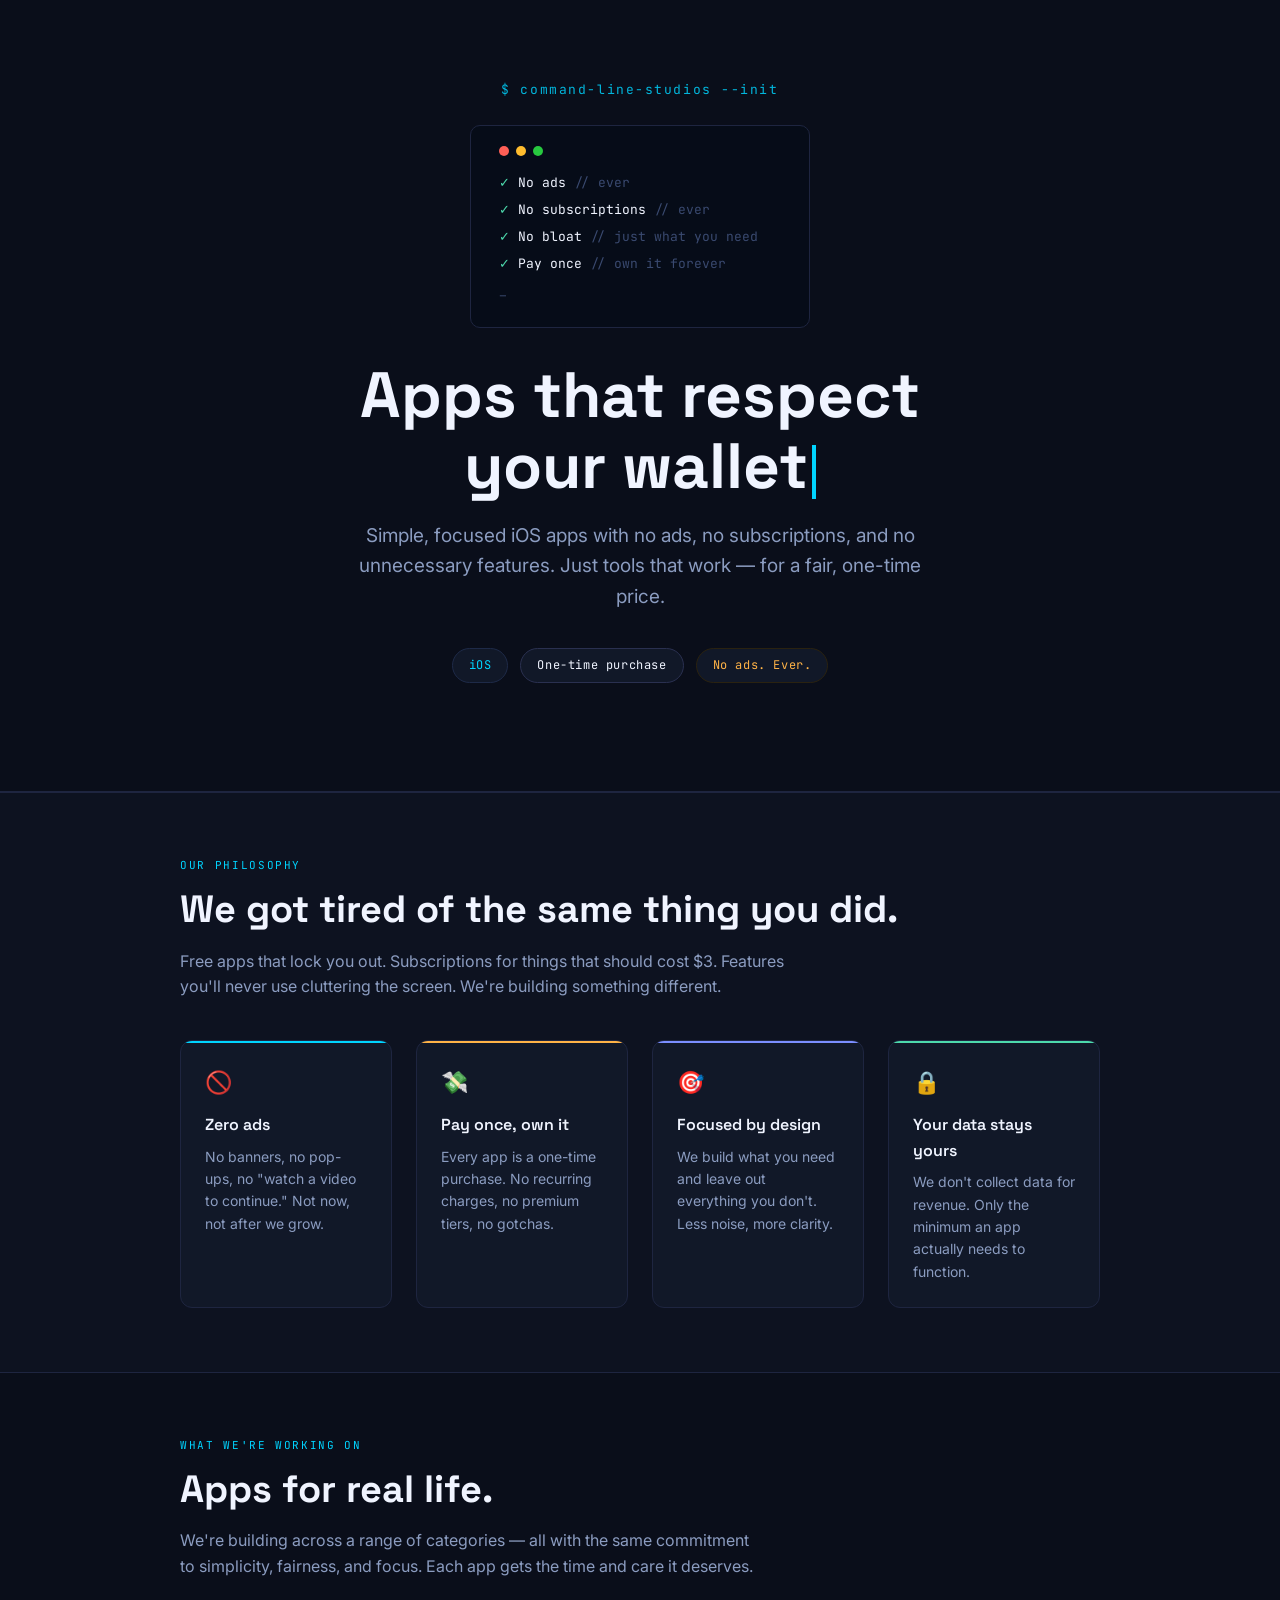
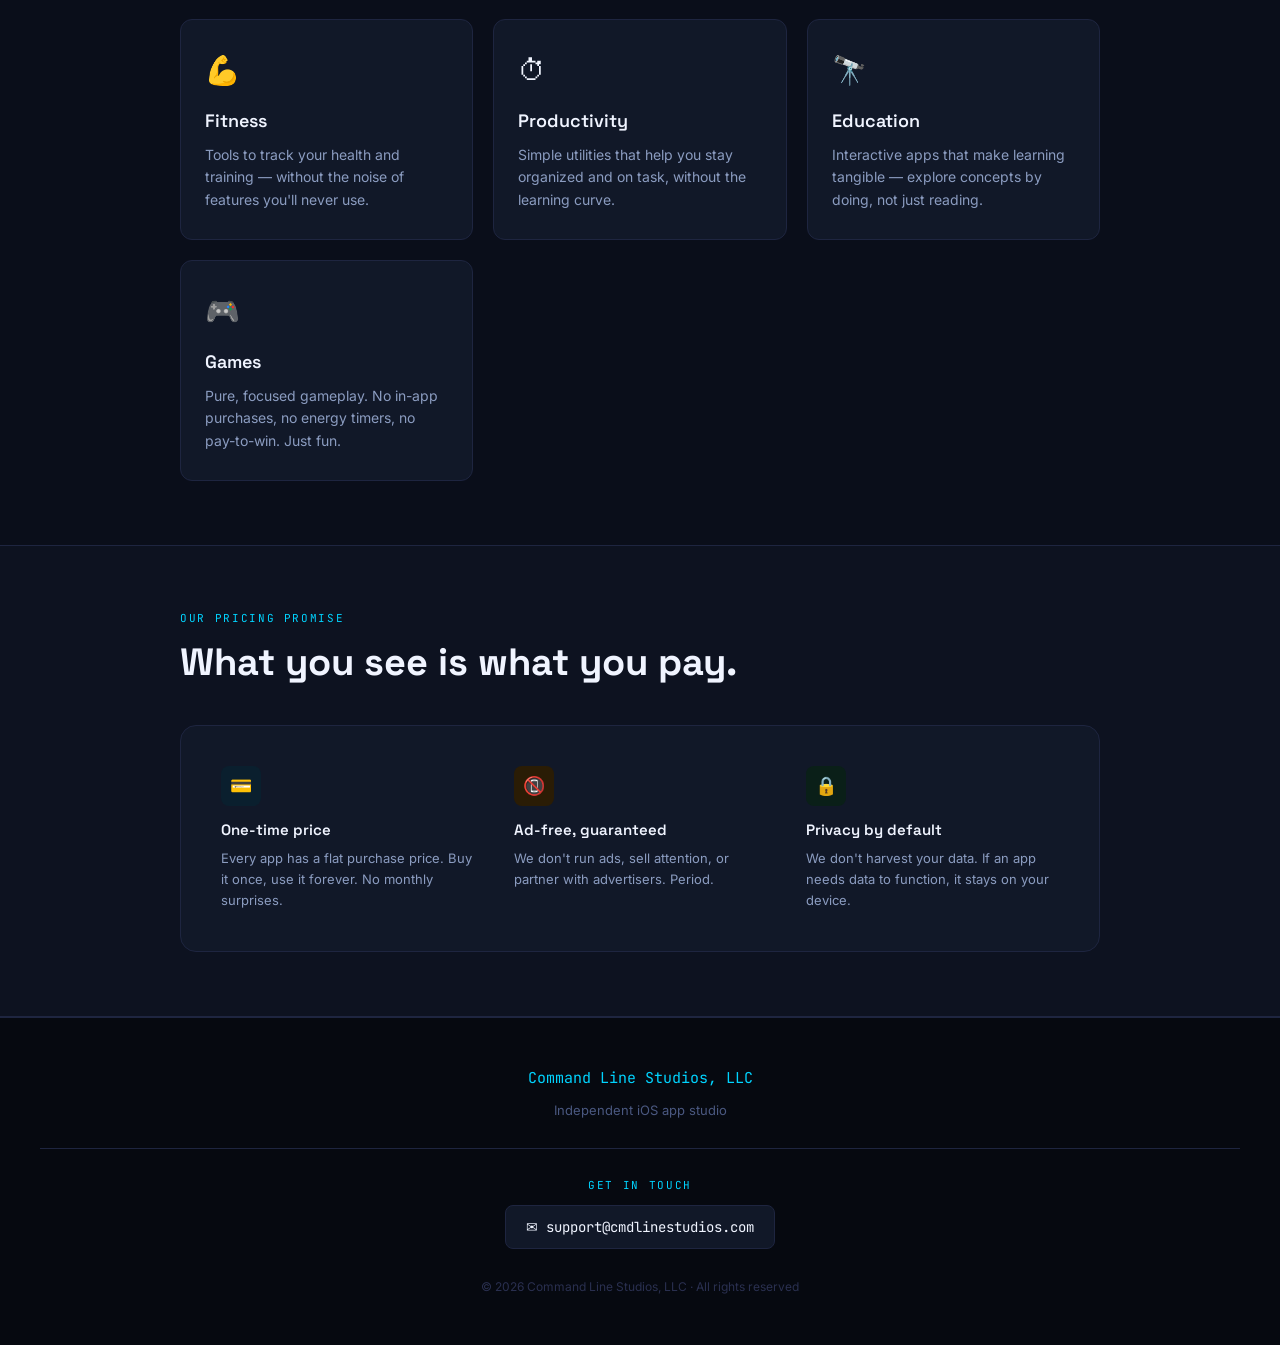
==== index.html @ 97b31e6a "Inital site launch" ====
<!DOCTYPE html>
<html lang="en">
<head>
  <meta charset="UTF-8" />
  <meta name="viewport" content="width=device-width, initial-scale=1.0" />
  <title>Command Line Studios, LLC</title>
  <link href="https://fonts.googleapis.com/css2?family=Space+Grotesk:wght@400;500;700&family=Inter:wght@400;500&family=JetBrains+Mono:wght@400;600&display=swap" rel="stylesheet">
  <style>
    *, *::before, *::after { margin: 0; padding: 0; box-sizing: border-box; }
    html { scroll-behavior: smooth; }
    body {
      background: #0A0E1A;
      color: #F0F4FF;
      font-family: 'Inter', sans-serif;
      font-size: 16px;
      line-height: 1.6;
    }

    /* HERO */
    .hero {
      background: #0A0E1A;
      padding: 80px 40px 60px;
      text-align: center;
      border-bottom: 1px solid #1E2540;
    }
    .logo-line {
      font-family: 'JetBrains Mono', monospace;
      font-size: 13px;
      color: #00D4FF;
      letter-spacing: 0.12em;
      margin-bottom: 24px;
      opacity: 0.85;
    }
    .hero h1 {
      font-family: 'Space Grotesk', sans-serif;
      font-size: clamp(36px, 6vw, 64px);
      font-weight: 700;
      line-height: 1.1;
      color: #F0F4FF;
      margin-bottom: 20px;
    }
    .cursor {
      display: inline-block;
      width: 4px;
      height: 0.85em;
      background: #00D4FF;
      vertical-align: middle;
      margin-left: 4px;
      animation: blink 1s step-end infinite;
    }
    @keyframes blink { 0%, 100% { opacity: 1; } 50% { opacity: 0; } }
    .hero-sub {
      font-size: clamp(16px, 2vw, 19px);
      color: #8B9CC0;
      max-width: 600px;
      margin: 0 auto 36px;
      font-weight: 400;
    }
    .badge-row {
      display: flex;
      gap: 12px;
      justify-content: center;
      flex-wrap: wrap;
      margin-bottom: 48px;
    }
    .badge {
      background: #111828;
      border: 1px solid #1E2A48;
      border-radius: 20px;
      padding: 7px 16px;
      font-family: 'JetBrains Mono', monospace;
      font-size: 12px;
      color: #00D4FF;
      letter-spacing: 0.05em;
    }
    .badge.amber { color: #FFB347; border-color: #2A2210; }
    .badge.white { color: #F0F4FF; border-color: #2A3050; }
    .hero-visual {
      margin: 0 auto 32px;
      display: flex;
      justify-content: center;
    }
    .terminal-box {
      background: #060C18;
      border: 1px solid #1E2540;
      border-radius: 10px;
      padding: 20px 28px;
      font-family: 'JetBrains Mono', monospace;
      font-size: 13px;
      color: #8B9CC0;
      text-align: left;
      width: 340px;
      max-width: 100%;
    }
    .t-bar { display: flex; gap: 7px; margin-bottom: 16px; }
    .dot { width: 10px; height: 10px; border-radius: 50%; }
    .d-r { background: #FF5F56; }
    .d-y { background: #FFBD2E; }
    .d-g { background: #27C93F; }
    .t-line { margin-bottom: 5px; line-height: 1.7; }
    .t-green { color: #4DD9AC; }
    .t-white { color: #F0F4FF; }
    .t-dim { color: #3A4A70; }

    /* SECTIONS */
    .section {
      padding: 64px 40px;
      max-width: 1000px;
      margin: 0 auto;
    }
    .section-label {
      font-family: 'JetBrains Mono', monospace;
      font-size: 11px;
      letter-spacing: 0.15em;
      color: #00D4FF;
      text-transform: uppercase;
      margin-bottom: 12px;
    }
    .section h2 {
      font-family: 'Space Grotesk', sans-serif;
      font-size: clamp(26px, 4vw, 38px);
      font-weight: 700;
      color: #F0F4FF;
      margin-bottom: 16px;
      line-height: 1.2;
    }

    /* PHILOSOPHY */
    .philosophy {
      background: #0D1220;
      border-top: 1px solid #1E2540;
      border-bottom: 1px solid #1E2540;
    }
    .phil-grid {
      display: grid;
      grid-template-columns: repeat(auto-fit, minmax(200px, 1fr));
      gap: 24px;
      margin-top: 40px;
    }
    .phil-card {
      background: #111828;
      border: 1px solid #1E2540;
      border-radius: 12px;
      padding: 24px;
      position: relative;
      overflow: hidden;
    }
    .phil-card::before {
      content: '';
      position: absolute;
      top: 0; left: 0; right: 0;
      height: 2px;
    }
    .phil-card.c1::before { background: #00D4FF; }
    .phil-card.c2::before { background: #FFB347; }
    .phil-card.c3::before { background: #7B8EFF; }
    .phil-card.c4::before { background: #4DD9AC; }
    .phil-icon { font-size: 22px; margin-bottom: 12px; }
    .phil-card h3 {
      font-family: 'Space Grotesk', sans-serif;
      font-size: 16px;
      font-weight: 600;
      color: #F0F4FF;
      margin-bottom: 8px;
    }
    .phil-card p { font-size: 14px; color: #8B9CC0; line-height: 1.6; }

    /* CATEGORIES */
    .apps-section { background: #0A0E1A; }
    .cat-grid {
      display: grid;
      grid-template-columns: repeat(auto-fit, minmax(220px, 1fr));
      gap: 20px;
      margin-top: 40px;
    }
    .cat-card {
      background: #111828;
      border: 1px solid #1E2540;
      border-radius: 12px;
      padding: 28px 24px;
    }
    .cat-emoji { font-size: 28px; margin-bottom: 14px; }
    .cat-card h3 {
      font-family: 'Space Grotesk', sans-serif;
      font-size: 18px;
      font-weight: 600;
      color: #F0F4FF;
      margin-bottom: 8px;
    }
    .cat-card p { font-size: 14px; color: #8B9CC0; line-height: 1.6; }

    /* PRICING PROMISE */
    .price-section {
      background: #0D1220;
      border-top: 1px solid #1E2540;
      border-bottom: 1px solid #1E2540;
    }
    .price-promise {
      background: #111828;
      border: 1px solid #1E2540;
      border-radius: 16px;
      padding: 40px;
      display: flex;
      gap: 40px;
      align-items: flex-start;
      flex-wrap: wrap;
      margin-top: 40px;
    }
    .promise-item { flex: 1; min-width: 160px; }
    .promise-icon {
      width: 40px; height: 40px;
      border-radius: 8px;
      display: flex;
      align-items: center;
      justify-content: center;
      font-size: 18px;
      margin-bottom: 12px;
    }
    .pi-cyan { background: #0A1F2E; }
    .pi-amber { background: #2A1C05; }
    .pi-green { background: #0A1F18; }
    .promise-item h3 {
      font-family: 'Space Grotesk', sans-serif;
      font-size: 15px;
      font-weight: 600;
      color: #F0F4FF;
      margin-bottom: 6px;
    }
    .promise-item p { font-size: 13px; color: #8B9CC0; line-height: 1.6; }

    /* FOOTER */
    .footer {
      background: #060910;
      border-top: 1px solid #1E2540;
      padding: 48px 40px;
      text-align: center;
    }
    .footer-logo {
      font-family: 'JetBrains Mono', monospace;
      font-size: 15px;
      color: #00D4FF;
      margin-bottom: 10px;
    }
    .footer-tagline { font-size: 13px; color: #4A5880; margin-bottom: 28px; }
    .contact-block {
      border-top: 1px solid #1E2540;
      padding-top: 28px;
      margin-top: 4px;
    }
    .contact-label {
      font-family: 'JetBrains Mono', monospace;
      font-size: 11px;
      letter-spacing: 0.15em;
      color: #00D4FF;
      text-transform: uppercase;
      margin-bottom: 10px;
    }
    .contact-email {
      display: inline-flex;
      align-items: center;
      gap: 8px;
      font-family: 'JetBrains Mono', monospace;
      font-size: 14px;
      color: #F0F4FF;
      text-decoration: none;
      background: #111828;
      border: 1px solid #1E2540;
      border-radius: 8px;
      padding: 10px 20px;
      transition: border-color 0.2s, color 0.2s;
    }
    .contact-email:hover { border-color: #00D4FF; color: #00D4FF; }
    .footer-copy { font-size: 12px; color: #2A3050; margin-top: 28px; }

    /* RESPONSIVE */
    @media (max-width: 600px) {
      .hero { padding: 60px 24px 40px; }
      .section { padding: 48px 24px; }
      .price-promise { padding: 24px; gap: 24px; }
      .footer { padding: 32px 24px; }
    }
  </style>
</head>
<body>

  <!-- HERO -->
  <header class="hero">
    <div class="logo-line">$ command-line-studios --init</div>
    <div class="hero-visual">
      <div class="terminal-box">
        <div class="t-bar">
          <div class="dot d-r"></div>
          <div class="dot d-y"></div>
          <div class="dot d-g"></div>
        </div>
        <div class="t-line"><span class="t-green">✓</span> <span class="t-white">No ads</span> <span class="t-dim">// ever</span></div>
        <div class="t-line"><span class="t-green">✓</span> <span class="t-white">No subscriptions</span> <span class="t-dim">// ever</span></div>
        <div class="t-line"><span class="t-green">✓</span> <span class="t-white">No bloat</span> <span class="t-dim">// just what you need</span></div>
        <div class="t-line"><span class="t-green">✓</span> <span class="t-white">Pay once</span> <span class="t-dim">// own it forever</span></div>
        <div class="t-line t-dim">_</div>
      </div>
    </div>
    <h1>Apps that respect<br>your wallet<span class="cursor"></span></h1>
    <p class="hero-sub">Simple, focused iOS apps with no ads, no subscriptions, and no unnecessary features. Just tools that work — for a fair, one-time price.</p>
    <div class="badge-row">
      <span class="badge">iOS</span>
      <span class="badge white">One-time purchase</span>
      <span class="badge amber">No ads. Ever.</span>
    </div>
  </header>

  <!-- PHILOSOPHY -->
  <section class="philosophy">
    <div class="section">
      <div class="section-label">Our philosophy</div>
      <h2>We got tired of the same thing you did.</h2>
      <p style="color:#8B9CC0;max-width:620px;">Free apps that lock you out. Subscriptions for things that should cost $3. Features you'll never use cluttering the screen. We're building something different.</p>
      <div class="phil-grid">
        <div class="phil-card c1"><div class="phil-icon">🚫</div><h3>Zero ads</h3><p>No banners, no pop-ups, no "watch a video to continue." Not now, not after we grow.</p></div>
        <div class="phil-card c2"><div class="phil-icon">💸</div><h3>Pay once, own it</h3><p>Every app is a one-time purchase. No recurring charges, no premium tiers, no gotchas.</p></div>
        <div class="phil-card c3"><div class="phil-icon">🎯</div><h3>Focused by design</h3><p>We build what you need and leave out everything you don't. Less noise, more clarity.</p></div>
        <div class="phil-card c4"><div class="phil-icon">🔒</div><h3>Your data stays yours</h3><p>We don't collect data for revenue. Only the minimum an app actually needs to function.</p></div>
      </div>
    </div>
  </section>

  <!-- APP CATEGORIES -->
  <section class="apps-section">
    <div class="section">
      <div class="section-label">What we're working on</div>
      <h2>Apps for real life.</h2>
      <p style="color:#8B9CC0;max-width:580px;">We're building across a range of categories — all with the same commitment to simplicity, fairness, and focus. Each app gets the time and care it deserves.</p>
      <div class="cat-grid">
        <div class="cat-card"><div class="cat-emoji">💪</div><h3>Fitness</h3><p>Tools to track your health and training — without the noise of features you'll never use.</p></div>
        <div class="cat-card"><div class="cat-emoji">⏱</div><h3>Productivity</h3><p>Simple utilities that help you stay organized and on task, without the learning curve.</p></div>
        <div class="cat-card"><div class="cat-emoji">🔭</div><h3>Education</h3><p>Interactive apps that make learning tangible — explore concepts by doing, not just reading.</p></div>
        <div class="cat-card"><div class="cat-emoji">🎮</div><h3>Games</h3><p>Pure, focused gameplay. No in-app purchases, no energy timers, no pay-to-win. Just fun.</p></div>
      </div>
    </div>
  </section>

  <!-- PRICING PROMISE -->
  <section class="price-section">
    <div class="section">
      <div class="section-label">Our pricing promise</div>
      <h2>What you see is what you pay.</h2>
      <div class="price-promise">
        <div class="promise-item"><div class="promise-icon pi-cyan">💳</div><h3>One-time price</h3><p>Every app has a flat purchase price. Buy it once, use it forever. No monthly surprises.</p></div>
        <div class="promise-item"><div class="promise-icon pi-amber">📵</div><h3>Ad-free, guaranteed</h3><p>We don't run ads, sell attention, or partner with advertisers. Period.</p></div>
        <div class="promise-item"><div class="promise-icon pi-green">🔒</div><h3>Privacy by default</h3><p>We don't harvest your data. If an app needs data to function, it stays on your device.</p></div>
      </div>
    </div>
  </section>

  <!-- FOOTER -->
  <footer class="footer">
    <div class="footer-logo">Command Line Studios, LLC</div>
    <p class="footer-tagline">Independent iOS app studio</p>
    <div class="contact-block">
      <div class="contact-label">Get in touch</div>
      <a class="contact-email" href="mailto:support@cmdlinestudios.com">
        ✉ support@cmdlinestudios.com
      </a>
    </div>
    <p class="footer-copy">© 2026 Command Line Studios, LLC · All rights reserved</p>
  </footer>

</body>
</html>
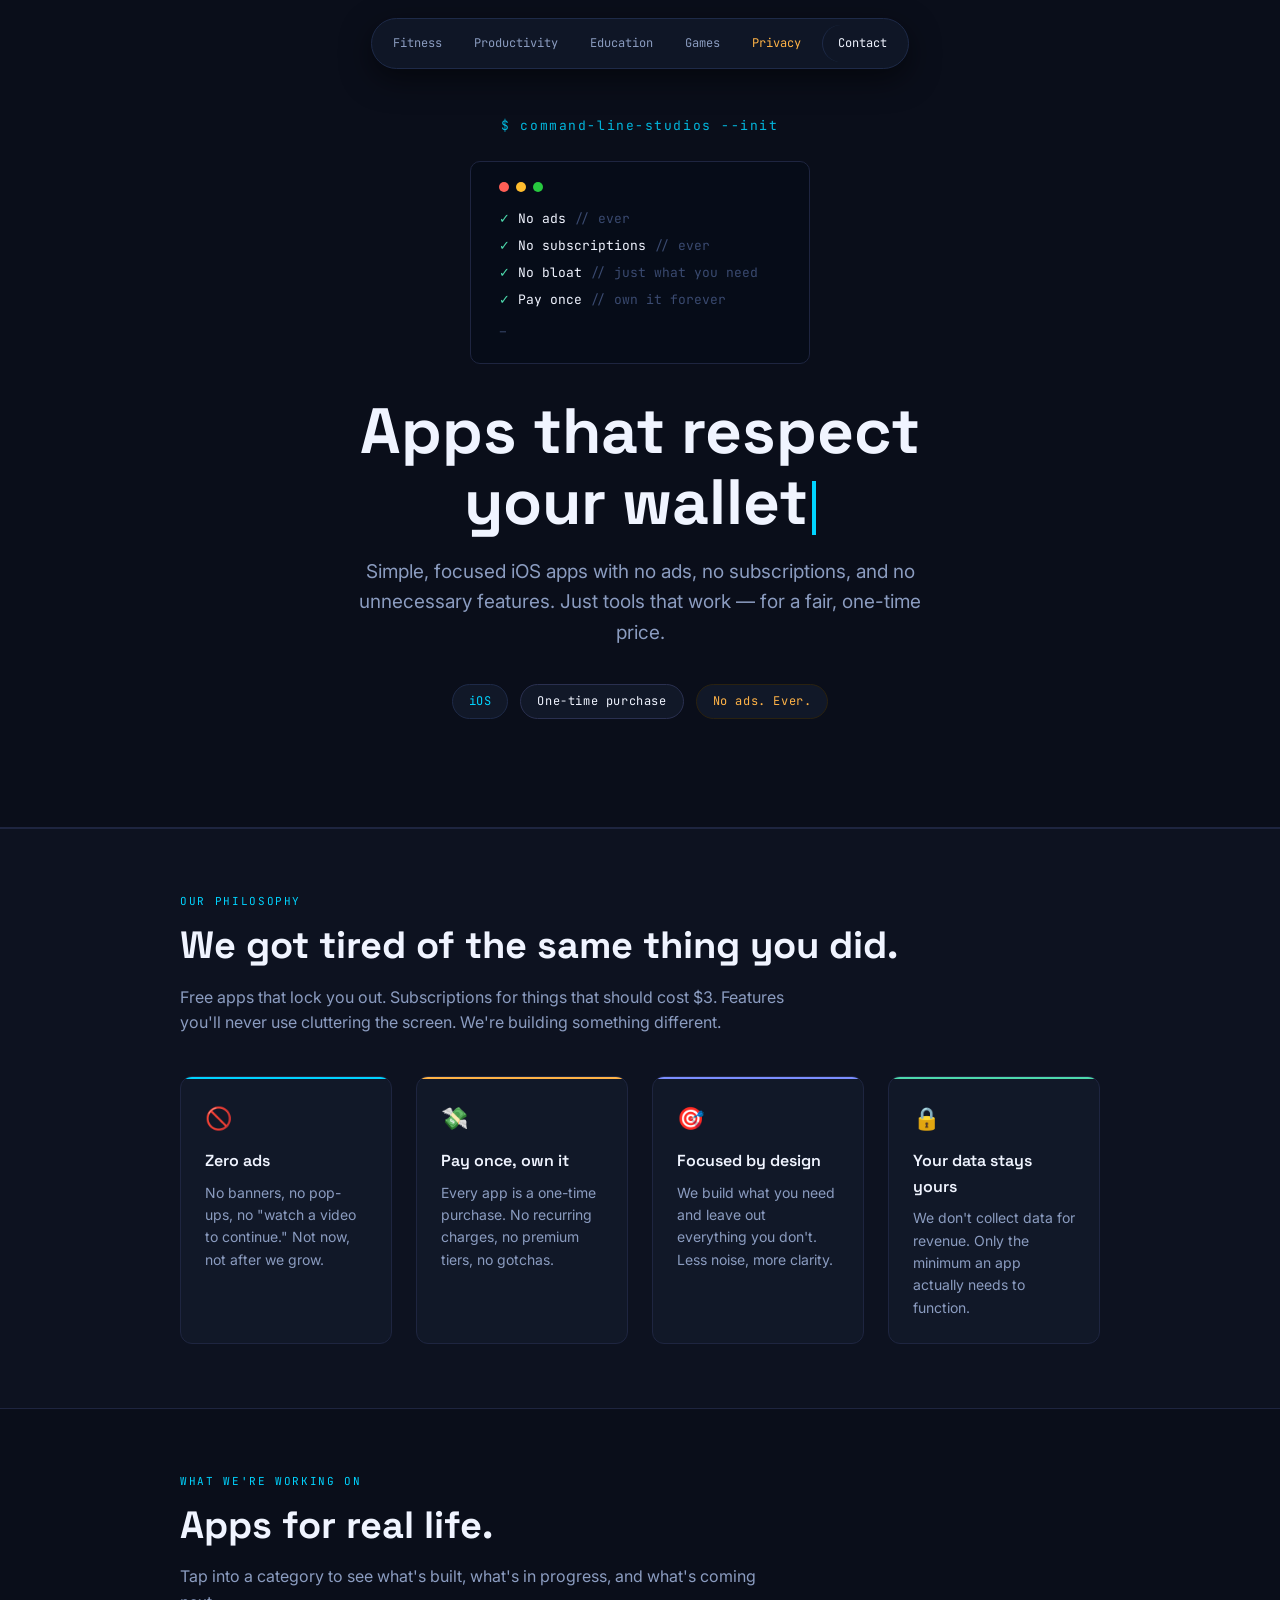
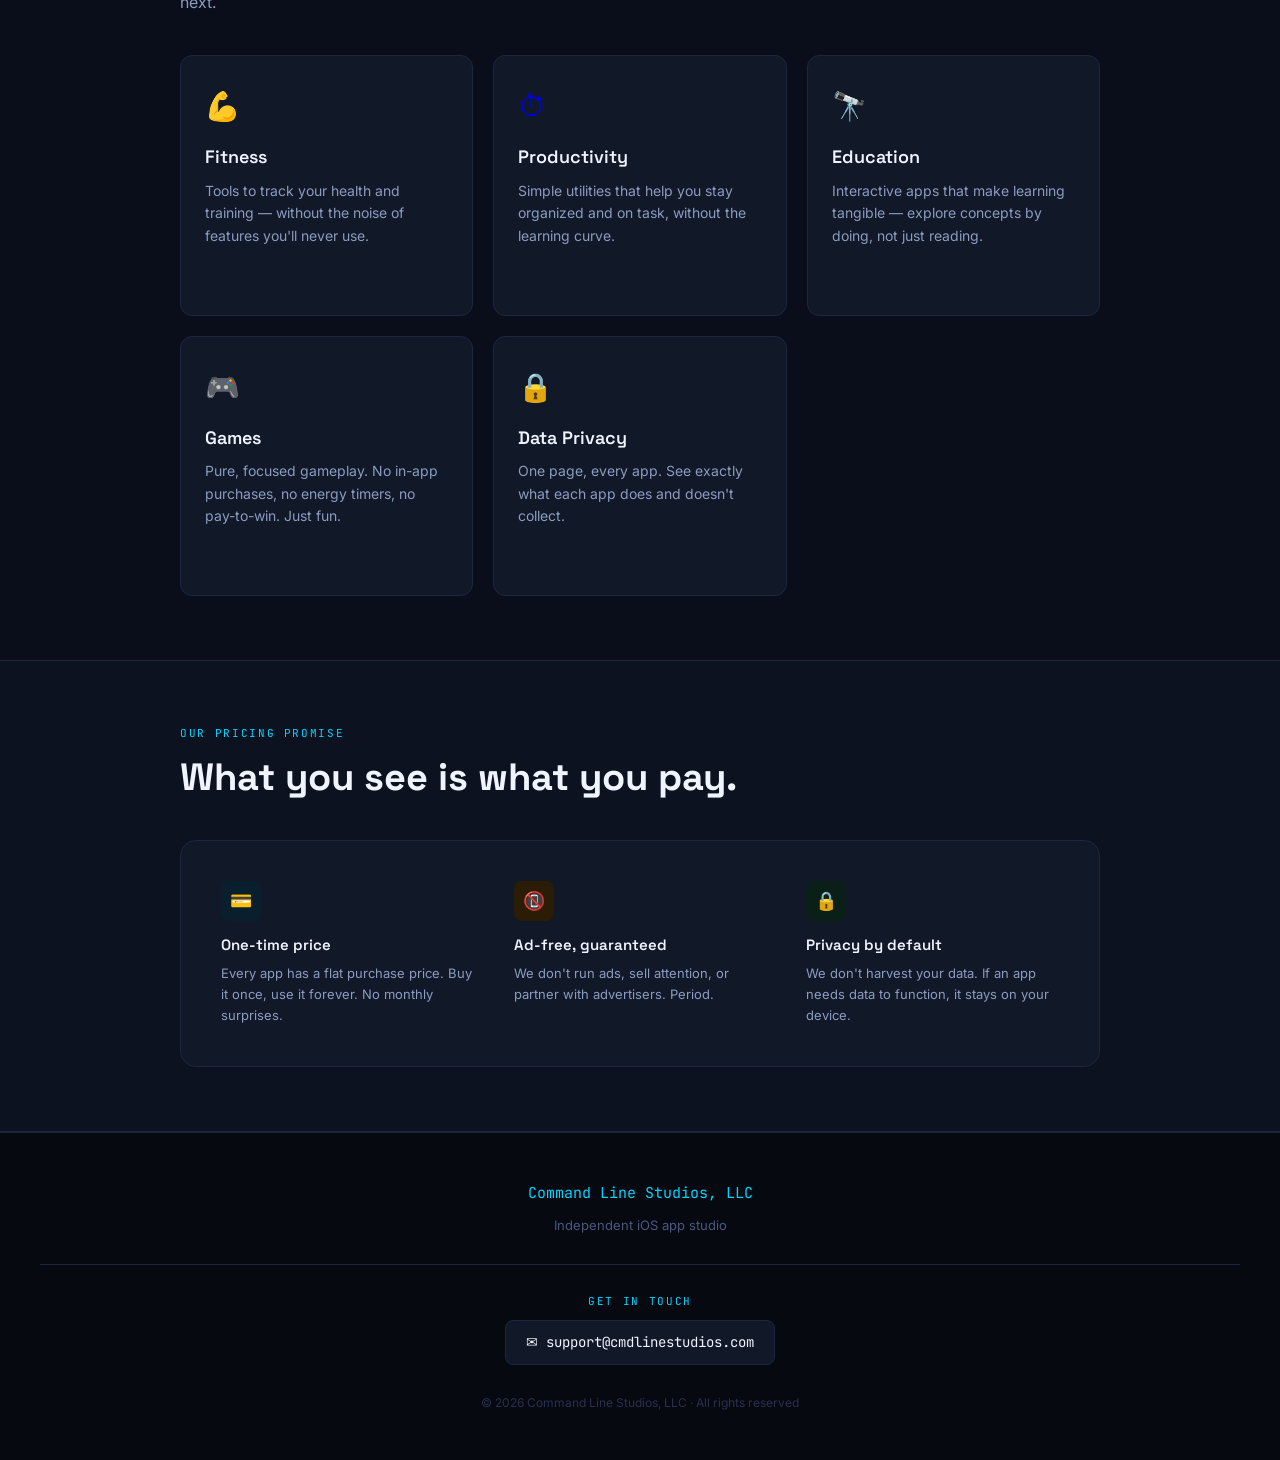
==== commit b6d48acc: "Adding category pages, privacy page, and floating nav." ====
--- a/index.html
+++ b/index.html
@@ -16,10 +16,45 @@
       line-height: 1.6;
     }
 
+    /* FLOATING NAV */
+    .float-nav {
+      position: fixed;
+      top: 18px;
+      left: 50%;
+      transform: translateX(-50%);
+      z-index: 200;
+      display: flex;
+      gap: 2px;
+      background: rgba(17, 24, 40, 0.88);
+      backdrop-filter: blur(14px);
+      border: 1px solid #1E2A48;
+      border-radius: 30px;
+      padding: 6px;
+      box-shadow: 0 10px 30px rgba(0,0,0,0.5);
+      max-width: 94vw;
+      overflow-x: auto;
+      scrollbar-width: none;
+    }
+    .float-nav::-webkit-scrollbar { display: none; }
+    .float-nav a {
+      font-family: 'JetBrains Mono', monospace;
+      font-size: 12px;
+      color: #8B9CC0;
+      text-decoration: none;
+      padding: 9px 15px;
+      border-radius: 20px;
+      transition: color 0.2s, background 0.2s;
+      white-space: nowrap;
+    }
+    .float-nav a:hover { color: #00D4FF; background: #161D30; }
+    .float-nav a.privacy-link { color: #FFB347; }
+    .float-nav a.privacy-link:hover { background: #221B0C; }
+    .float-nav a.contact-link { color: #F0F4FF; border-left: 1px solid #1E2A48; margin-left: 4px; padding-left: 15px; }
+
     /* HERO */
     .hero {
       background: #0A0E1A;
-      padding: 80px 40px 60px;
+      padding: 116px 40px 60px;
       text-align: center;
       border-bottom: 1px solid #1E2540;
     }
@@ -165,7 +200,7 @@
     }
     .phil-card p { font-size: 14px; color: #8B9CC0; line-height: 1.6; }
 
-    /* CATEGORIES */
+    /* CATEGORIES (now clickable) */
     .apps-section { background: #0A0E1A; }
     .cat-grid {
       display: grid;
@@ -178,7 +213,16 @@
       border: 1px solid #1E2540;
       border-radius: 12px;
       padding: 28px 24px;
-    }
+      text-decoration: none;
+      display: block;
+      transition: transform 0.2s ease, border-color 0.2s ease, background 0.2s ease;
+    }
+    .cat-card:hover {
+      transform: translateY(-4px);
+      border-color: #00D4FF;
+      background: #131B2E;
+    }
+    .cat-card.privacy-card:hover { border-color: #FFB347; }
     .cat-emoji { font-size: 28px; margin-bottom: 14px; }
     .cat-card h3 {
       font-family: 'Space Grotesk', sans-serif;
@@ -187,7 +231,17 @@
       color: #F0F4FF;
       margin-bottom: 8px;
     }
-    .cat-card p { font-size: 14px; color: #8B9CC0; line-height: 1.6; }
+    .cat-card p { font-size: 14px; color: #8B9CC0; line-height: 1.6; margin-bottom: 14px; }
+    .cat-arrow {
+      font-family: 'JetBrains Mono', monospace;
+      font-size: 12px;
+      color: #00D4FF;
+      opacity: 0;
+      transform: translateX(-4px);
+      transition: opacity 0.2s ease, transform 0.2s ease;
+    }
+    .cat-card.privacy-card .cat-arrow { color: #FFB347; }
+    .cat-card:hover .cat-arrow { opacity: 1; transform: translateX(0); }
 
     /* PRICING PROMISE */
     .price-section {
@@ -274,14 +328,25 @@
 
     /* RESPONSIVE */
     @media (max-width: 600px) {
-      .hero { padding: 60px 24px 40px; }
+      .hero { padding: 96px 24px 40px; }
       .section { padding: 48px 24px; }
       .price-promise { padding: 24px; gap: 24px; }
       .footer { padding: 32px 24px; }
+      .float-nav a { padding: 8px 11px; font-size: 11px; }
     }
   </style>
 </head>
 <body>
+
+  <!-- FLOATING NAV -->
+  <nav class="float-nav">
+    <a href="/categories/fitness.html">Fitness</a>
+    <a href="/categories/productivity.html">Productivity</a>
+    <a href="/categories/education.html">Education</a>
+    <a href="/categories/games.html">Games</a>
+    <a href="/privacy/index.html" class="privacy-link">Privacy</a>
+    <a href="mailto:support@cmdlinestudios.com" class="contact-link">Contact</a>
+  </nav>
 
   <!-- HERO -->
   <header class="hero">
@@ -329,12 +394,38 @@
     <div class="section">
       <div class="section-label">What we're working on</div>
       <h2>Apps for real life.</h2>
-      <p style="color:#8B9CC0;max-width:580px;">We're building across a range of categories — all with the same commitment to simplicity, fairness, and focus. Each app gets the time and care it deserves.</p>
+      <p style="color:#8B9CC0;max-width:580px;">Tap into a category to see what's built, what's in progress, and what's coming next.</p>
       <div class="cat-grid">
-        <div class="cat-card"><div class="cat-emoji">💪</div><h3>Fitness</h3><p>Tools to track your health and training — without the noise of features you'll never use.</p></div>
-        <div class="cat-card"><div class="cat-emoji">⏱</div><h3>Productivity</h3><p>Simple utilities that help you stay organized and on task, without the learning curve.</p></div>
-        <div class="cat-card"><div class="cat-emoji">🔭</div><h3>Education</h3><p>Interactive apps that make learning tangible — explore concepts by doing, not just reading.</p></div>
-        <div class="cat-card"><div class="cat-emoji">🎮</div><h3>Games</h3><p>Pure, focused gameplay. No in-app purchases, no energy timers, no pay-to-win. Just fun.</p></div>
+        <a href="/categories/fitness.html" class="cat-card">
+          <div class="cat-emoji">💪</div>
+          <h3>Fitness</h3>
+          <p>Tools to track your health and training — without the noise of features you'll never use.</p>
+          <span class="cat-arrow">View apps →</span>
+        </a>
+        <a href="/categories/productivity.html" class="cat-card">
+          <div class="cat-emoji">⏱</div>
+          <h3>Productivity</h3>
+          <p>Simple utilities that help you stay organized and on task, without the learning curve.</p>
+          <span class="cat-arrow">View apps →</span>
+        </a>
+        <a href="/categories/education.html" class="cat-card">
+          <div class="cat-emoji">🔭</div>
+          <h3>Education</h3>
+          <p>Interactive apps that make learning tangible — explore concepts by doing, not just reading.</p>
+          <span class="cat-arrow">View apps →</span>
+        </a>
+        <a href="/categories/games.html" class="cat-card">
+          <div class="cat-emoji">🎮</div>
+          <h3>Games</h3>
+          <p>Pure, focused gameplay. No in-app purchases, no energy timers, no pay-to-win. Just fun.</p>
+          <span class="cat-arrow">View apps →</span>
+        </a>
+        <a href="/privacy/index.html" class="cat-card privacy-card">
+          <div class="cat-emoji">🔒</div>
+          <h3>Data Privacy</h3>
+          <p>One page, every app. See exactly what each app does and doesn't collect.</p>
+          <span class="cat-arrow">View policy →</span>
+        </a>
       </div>
     </div>
   </section>
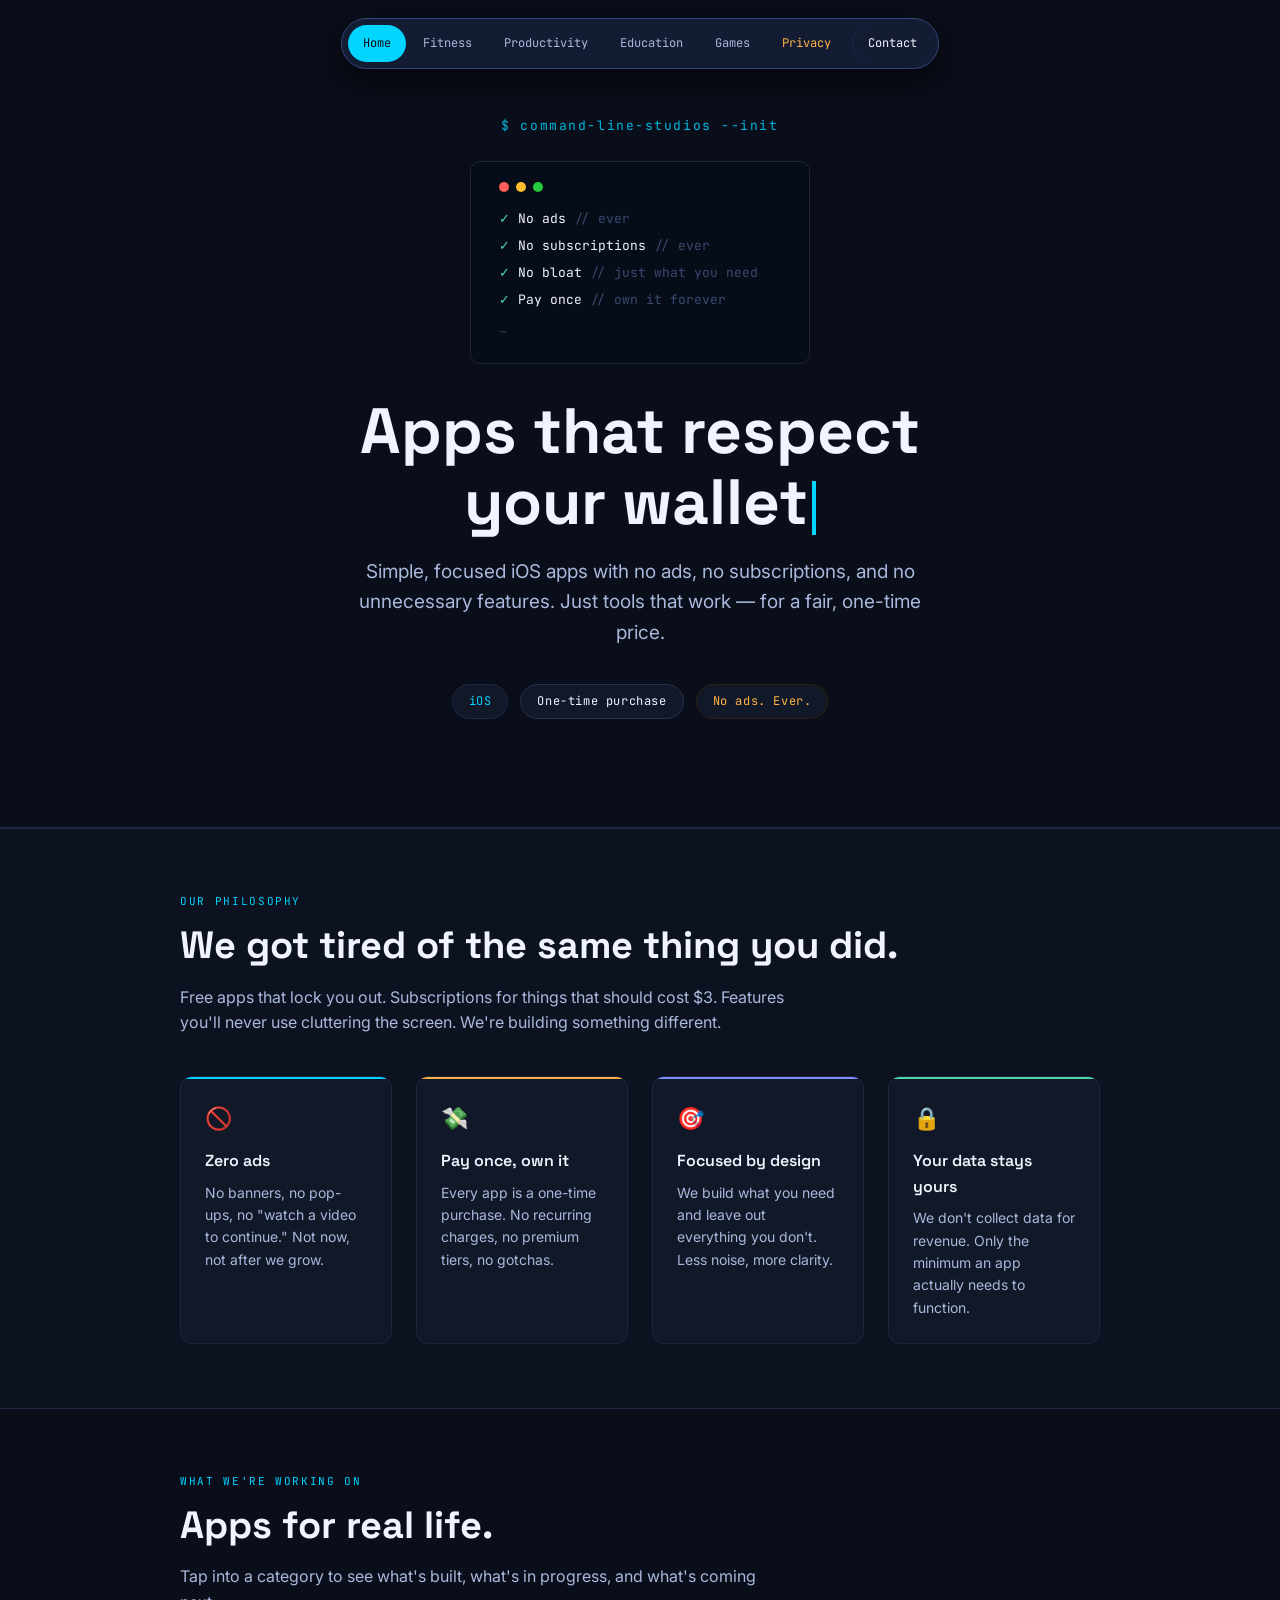
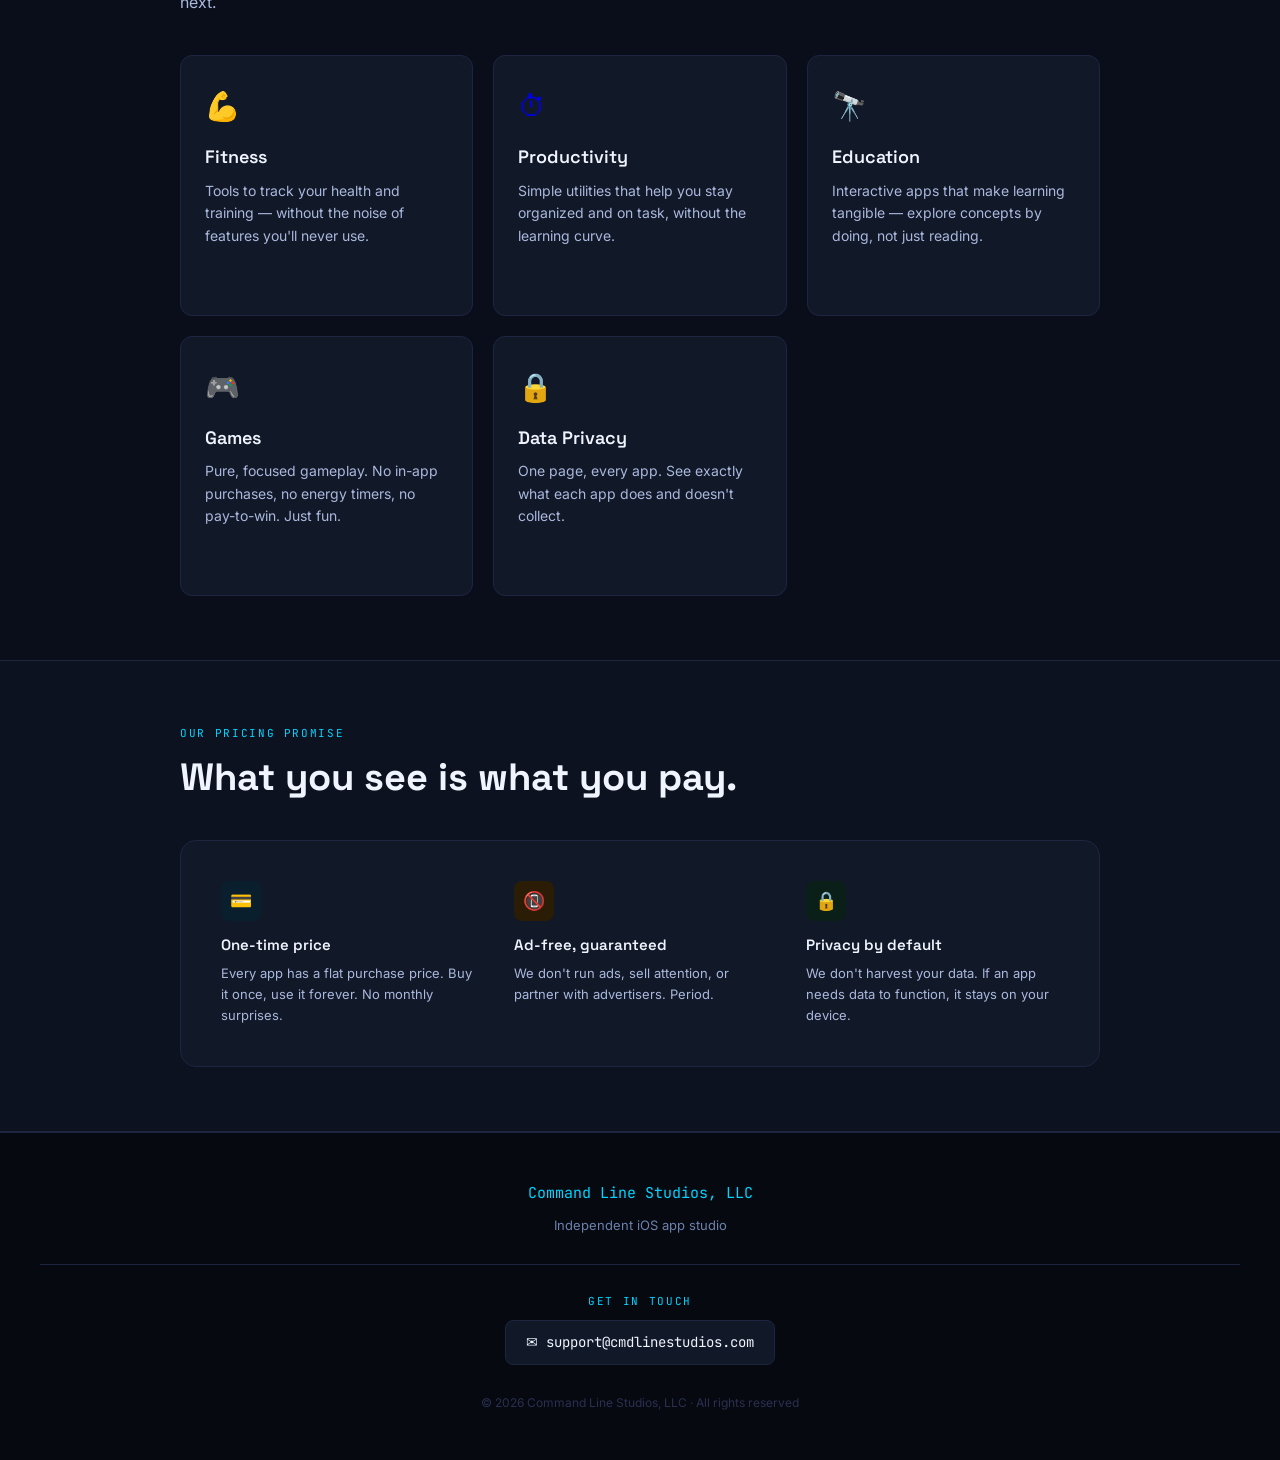
==== commit de2032d0: "Improving nav contrast, add Home link to nav bar, lighten body text, enlarge pm screenshot." ====
--- a/index.html
+++ b/index.html
@@ -25,12 +25,12 @@
       z-index: 200;
       display: flex;
       gap: 2px;
-      background: rgba(17, 24, 40, 0.88);
+      background: #141C33;
       backdrop-filter: blur(14px);
-      border: 1px solid #1E2A48;
+      border: 1px solid #35487A;
       border-radius: 30px;
       padding: 6px;
-      box-shadow: 0 10px 30px rgba(0,0,0,0.5);
+      box-shadow: 0 12px 34px rgba(0,0,0,0.65);
       max-width: 94vw;
       overflow-x: auto;
       scrollbar-width: none;
@@ -39,7 +39,7 @@
     .float-nav a {
       font-family: 'JetBrains Mono', monospace;
       font-size: 12px;
-      color: #8B9CC0;
+      color: #A9B8DC;
       text-decoration: none;
       padding: 9px 15px;
       border-radius: 20px;
@@ -47,6 +47,7 @@
       white-space: nowrap;
     }
     .float-nav a:hover { color: #00D4FF; background: #161D30; }
+    .float-nav a.active { color: #0A0E1A; background: #00D4FF; }
     .float-nav a.privacy-link { color: #FFB347; }
     .float-nav a.privacy-link:hover { background: #221B0C; }
     .float-nav a.contact-link { color: #F0F4FF; border-left: 1px solid #1E2A48; margin-left: 4px; padding-left: 15px; }
@@ -86,7 +87,7 @@
     @keyframes blink { 0%, 100% { opacity: 1; } 50% { opacity: 0; } }
     .hero-sub {
       font-size: clamp(16px, 2vw, 19px);
-      color: #8B9CC0;
+      color: #A9B8DC;
       max-width: 600px;
       margin: 0 auto 36px;
       font-weight: 400;
@@ -122,7 +123,7 @@
       padding: 20px 28px;
       font-family: 'JetBrains Mono', monospace;
       font-size: 13px;
-      color: #8B9CC0;
+      color: #A9B8DC;
       text-align: left;
       width: 340px;
       max-width: 100%;
@@ -198,7 +199,7 @@
       color: #F0F4FF;
       margin-bottom: 8px;
     }
-    .phil-card p { font-size: 14px; color: #8B9CC0; line-height: 1.6; }
+    .phil-card p { font-size: 14px; color: #A9B8DC; line-height: 1.6; }
 
     /* CATEGORIES (now clickable) */
     .apps-section { background: #0A0E1A; }
@@ -231,7 +232,7 @@
       color: #F0F4FF;
       margin-bottom: 8px;
     }
-    .cat-card p { font-size: 14px; color: #8B9CC0; line-height: 1.6; margin-bottom: 14px; }
+    .cat-card p { font-size: 14px; color: #A9B8DC; line-height: 1.6; margin-bottom: 14px; }
     .cat-arrow {
       font-family: 'JetBrains Mono', monospace;
       font-size: 12px;
@@ -280,7 +281,7 @@
       color: #F0F4FF;
       margin-bottom: 6px;
     }
-    .promise-item p { font-size: 13px; color: #8B9CC0; line-height: 1.6; }
+    .promise-item p { font-size: 13px; color: #A9B8DC; line-height: 1.6; }
 
     /* FOOTER */
     .footer {
@@ -295,7 +296,7 @@
       color: #00D4FF;
       margin-bottom: 10px;
     }
-    .footer-tagline { font-size: 13px; color: #4A5880; margin-bottom: 28px; }
+    .footer-tagline { font-size: 13px; color: #6B80AC; margin-bottom: 28px; }
     .contact-block {
       border-top: 1px solid #1E2540;
       padding-top: 28px;
@@ -340,6 +341,7 @@
 
   <!-- FLOATING NAV -->
   <nav class="float-nav">
+    <a href="/index.html" class="active">Home</a>
     <a href="/categories/fitness.html">Fitness</a>
     <a href="/categories/productivity.html">Productivity</a>
     <a href="/categories/education.html">Education</a>
@@ -379,7 +381,7 @@
     <div class="section">
       <div class="section-label">Our philosophy</div>
       <h2>We got tired of the same thing you did.</h2>
-      <p style="color:#8B9CC0;max-width:620px;">Free apps that lock you out. Subscriptions for things that should cost $3. Features you'll never use cluttering the screen. We're building something different.</p>
+      <p style="color:#A9B8DC;max-width:620px;">Free apps that lock you out. Subscriptions for things that should cost $3. Features you'll never use cluttering the screen. We're building something different.</p>
       <div class="phil-grid">
         <div class="phil-card c1"><div class="phil-icon">🚫</div><h3>Zero ads</h3><p>No banners, no pop-ups, no "watch a video to continue." Not now, not after we grow.</p></div>
         <div class="phil-card c2"><div class="phil-icon">💸</div><h3>Pay once, own it</h3><p>Every app is a one-time purchase. No recurring charges, no premium tiers, no gotchas.</p></div>
@@ -394,7 +396,7 @@
     <div class="section">
       <div class="section-label">What we're working on</div>
       <h2>Apps for real life.</h2>
-      <p style="color:#8B9CC0;max-width:580px;">Tap into a category to see what's built, what's in progress, and what's coming next.</p>
+      <p style="color:#A9B8DC;max-width:580px;">Tap into a category to see what's built, what's in progress, and what's coming next.</p>
       <div class="cat-grid">
         <a href="/categories/fitness.html" class="cat-card">
           <div class="cat-emoji">💪</div>
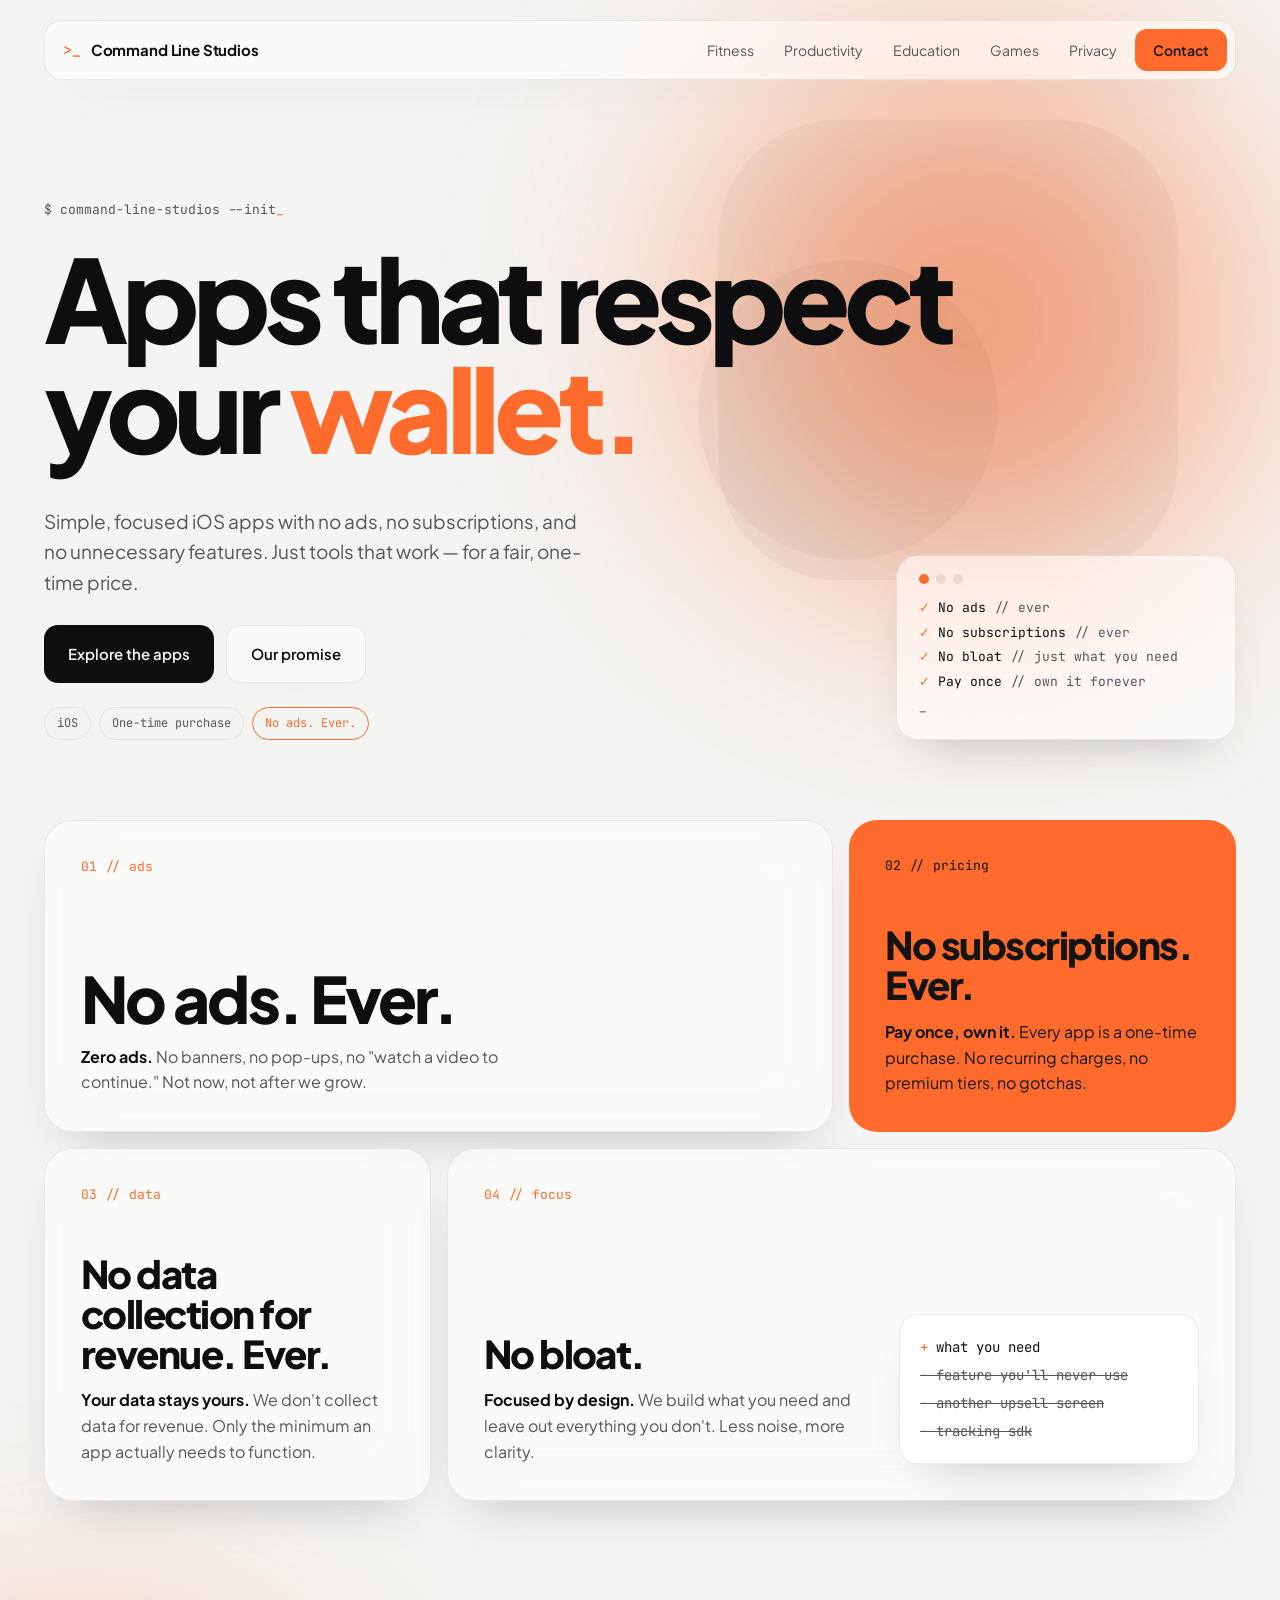
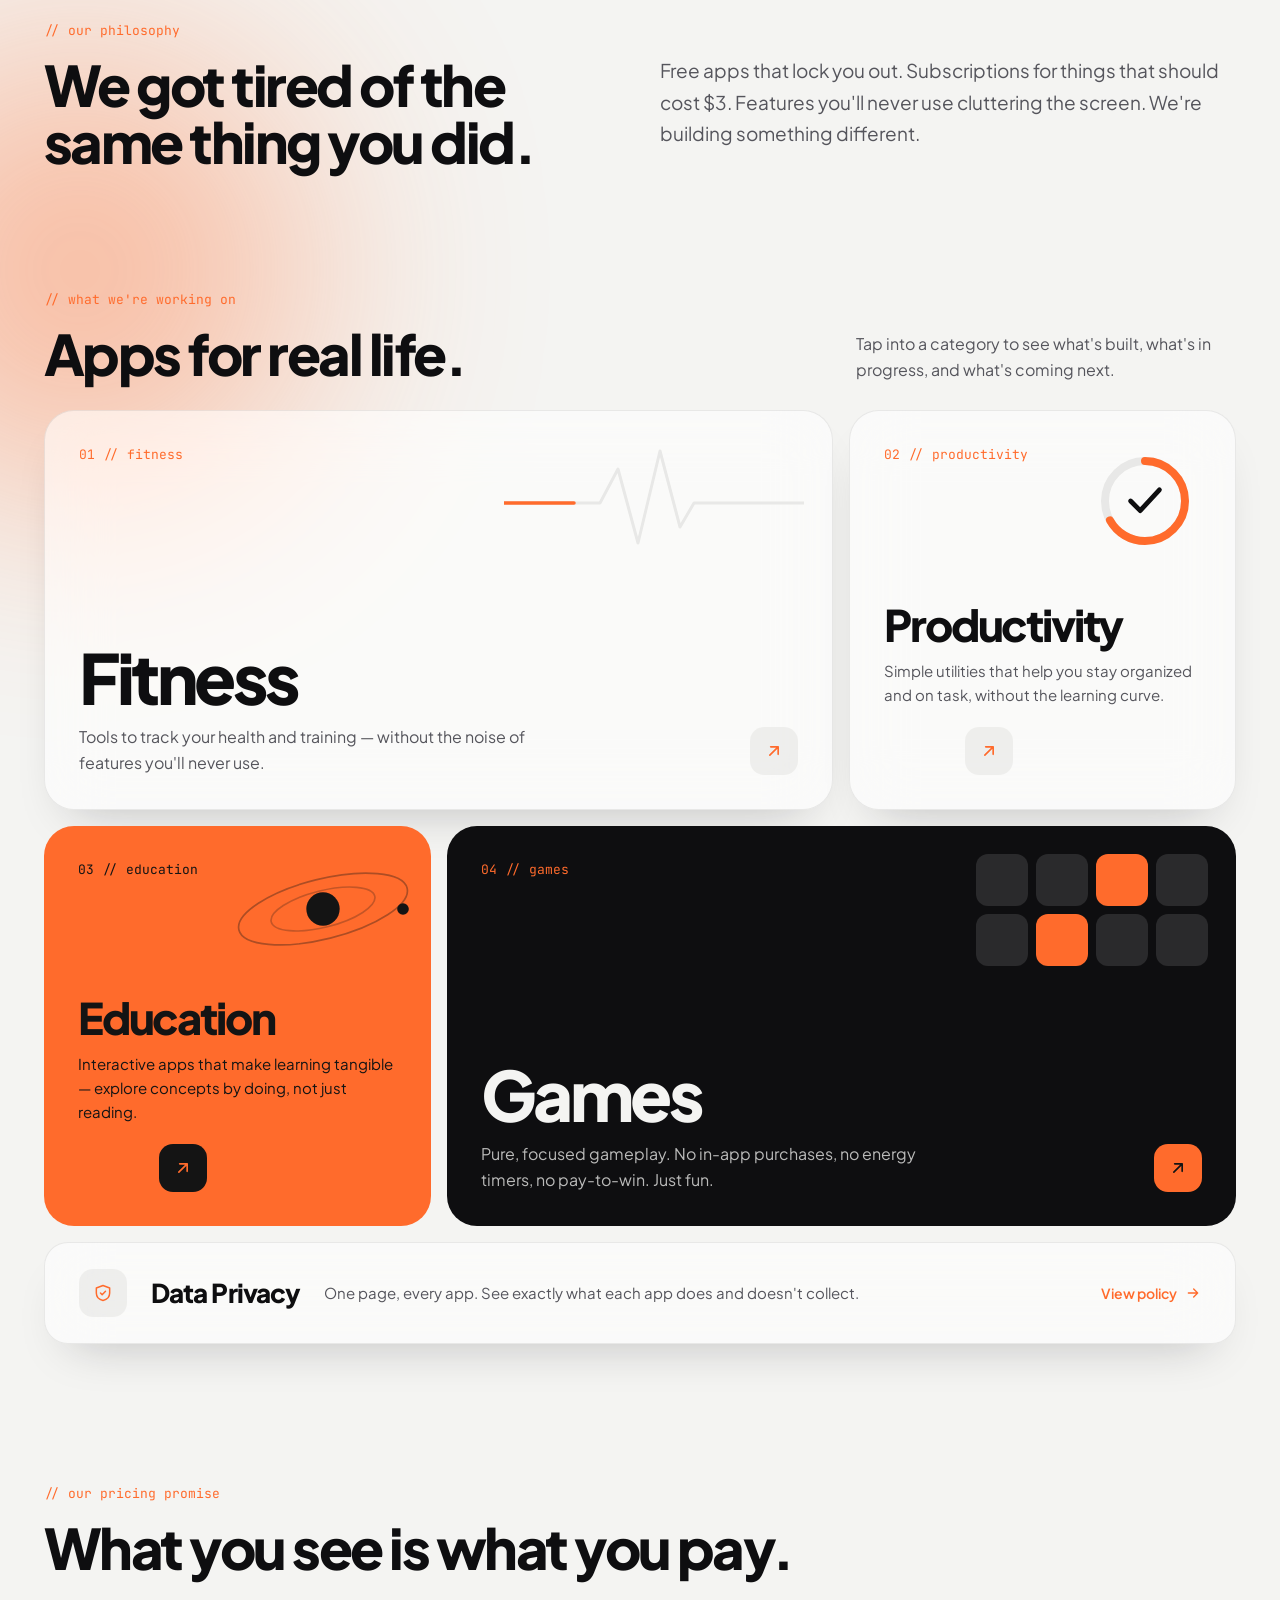
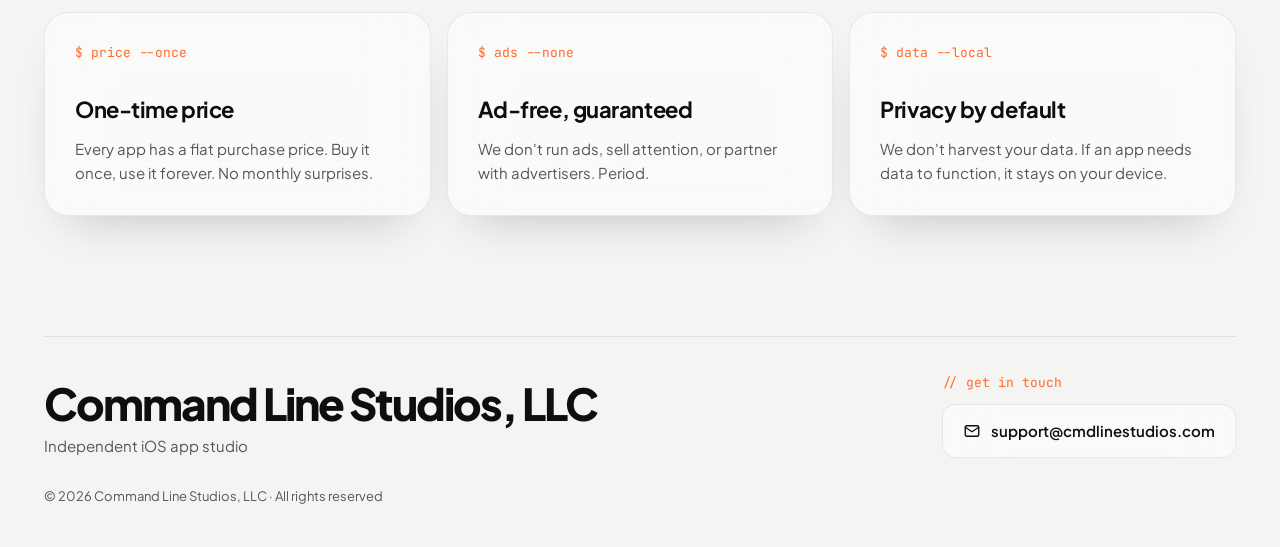
==== commit 802bc02b: "Redesign site: Mono Prism v2 (design only, content unchanged)." ====
--- a/index.html
+++ b/index.html
@@ -4,459 +4,251 @@
   <meta charset="UTF-8" />
   <meta name="viewport" content="width=device-width, initial-scale=1.0" />
   <title>Command Line Studios, LLC</title>
-  <link href="https://fonts.googleapis.com/css2?family=Space+Grotesk:wght@400;500;700&family=Inter:wght@400;500&family=JetBrains+Mono:wght@400;600&display=swap" rel="stylesheet">
-  <style>
-    *, *::before, *::after { margin: 0; padding: 0; box-sizing: border-box; }
-    html { scroll-behavior: smooth; }
-    body {
-      background: #0A0E1A;
-      color: #F0F4FF;
-      font-family: 'Inter', sans-serif;
-      font-size: 16px;
-      line-height: 1.6;
-    }
-
-    /* FLOATING NAV */
-    .float-nav {
-      position: fixed;
-      top: 18px;
-      left: 50%;
-      transform: translateX(-50%);
-      z-index: 200;
-      display: flex;
-      gap: 2px;
-      background: #141C33;
-      backdrop-filter: blur(14px);
-      border: 1px solid #35487A;
-      border-radius: 30px;
-      padding: 6px;
-      box-shadow: 0 12px 34px rgba(0,0,0,0.65);
-      max-width: 94vw;
-      overflow-x: auto;
-      scrollbar-width: none;
-    }
-    .float-nav::-webkit-scrollbar { display: none; }
-    .float-nav a {
-      font-family: 'JetBrains Mono', monospace;
-      font-size: 12px;
-      color: #A9B8DC;
-      text-decoration: none;
-      padding: 9px 15px;
-      border-radius: 20px;
-      transition: color 0.2s, background 0.2s;
-      white-space: nowrap;
-    }
-    .float-nav a:hover { color: #00D4FF; background: #161D30; }
-    .float-nav a.active { color: #0A0E1A; background: #00D4FF; }
-    .float-nav a.privacy-link { color: #FFB347; }
-    .float-nav a.privacy-link:hover { background: #221B0C; }
-    .float-nav a.contact-link { color: #F0F4FF; border-left: 1px solid #1E2A48; margin-left: 4px; padding-left: 15px; }
-
-    /* HERO */
-    .hero {
-      background: #0A0E1A;
-      padding: 116px 40px 60px;
-      text-align: center;
-      border-bottom: 1px solid #1E2540;
-    }
-    .logo-line {
-      font-family: 'JetBrains Mono', monospace;
-      font-size: 13px;
-      color: #00D4FF;
-      letter-spacing: 0.12em;
-      margin-bottom: 24px;
-      opacity: 0.85;
-    }
-    .hero h1 {
-      font-family: 'Space Grotesk', sans-serif;
-      font-size: clamp(36px, 6vw, 64px);
-      font-weight: 700;
-      line-height: 1.1;
-      color: #F0F4FF;
-      margin-bottom: 20px;
-    }
-    .cursor {
-      display: inline-block;
-      width: 4px;
-      height: 0.85em;
-      background: #00D4FF;
-      vertical-align: middle;
-      margin-left: 4px;
-      animation: blink 1s step-end infinite;
-    }
-    @keyframes blink { 0%, 100% { opacity: 1; } 50% { opacity: 0; } }
-    .hero-sub {
-      font-size: clamp(16px, 2vw, 19px);
-      color: #A9B8DC;
-      max-width: 600px;
-      margin: 0 auto 36px;
-      font-weight: 400;
-    }
-    .badge-row {
-      display: flex;
-      gap: 12px;
-      justify-content: center;
-      flex-wrap: wrap;
-      margin-bottom: 48px;
-    }
-    .badge {
-      background: #111828;
-      border: 1px solid #1E2A48;
-      border-radius: 20px;
-      padding: 7px 16px;
-      font-family: 'JetBrains Mono', monospace;
-      font-size: 12px;
-      color: #00D4FF;
-      letter-spacing: 0.05em;
-    }
-    .badge.amber { color: #FFB347; border-color: #2A2210; }
-    .badge.white { color: #F0F4FF; border-color: #2A3050; }
-    .hero-visual {
-      margin: 0 auto 32px;
-      display: flex;
-      justify-content: center;
-    }
-    .terminal-box {
-      background: #060C18;
-      border: 1px solid #1E2540;
-      border-radius: 10px;
-      padding: 20px 28px;
-      font-family: 'JetBrains Mono', monospace;
-      font-size: 13px;
-      color: #A9B8DC;
-      text-align: left;
-      width: 340px;
-      max-width: 100%;
-    }
-    .t-bar { display: flex; gap: 7px; margin-bottom: 16px; }
-    .dot { width: 10px; height: 10px; border-radius: 50%; }
-    .d-r { background: #FF5F56; }
-    .d-y { background: #FFBD2E; }
-    .d-g { background: #27C93F; }
-    .t-line { margin-bottom: 5px; line-height: 1.7; }
-    .t-green { color: #4DD9AC; }
-    .t-white { color: #F0F4FF; }
-    .t-dim { color: #3A4A70; }
-
-    /* SECTIONS */
-    .section {
-      padding: 64px 40px;
-      max-width: 1000px;
-      margin: 0 auto;
-    }
-    .section-label {
-      font-family: 'JetBrains Mono', monospace;
-      font-size: 11px;
-      letter-spacing: 0.15em;
-      color: #00D4FF;
-      text-transform: uppercase;
-      margin-bottom: 12px;
-    }
-    .section h2 {
-      font-family: 'Space Grotesk', sans-serif;
-      font-size: clamp(26px, 4vw, 38px);
-      font-weight: 700;
-      color: #F0F4FF;
-      margin-bottom: 16px;
-      line-height: 1.2;
-    }
-
-    /* PHILOSOPHY */
-    .philosophy {
-      background: #0D1220;
-      border-top: 1px solid #1E2540;
-      border-bottom: 1px solid #1E2540;
-    }
-    .phil-grid {
-      display: grid;
-      grid-template-columns: repeat(auto-fit, minmax(200px, 1fr));
-      gap: 24px;
-      margin-top: 40px;
-    }
-    .phil-card {
-      background: #111828;
-      border: 1px solid #1E2540;
-      border-radius: 12px;
-      padding: 24px;
-      position: relative;
-      overflow: hidden;
-    }
-    .phil-card::before {
-      content: '';
-      position: absolute;
-      top: 0; left: 0; right: 0;
-      height: 2px;
-    }
-    .phil-card.c1::before { background: #00D4FF; }
-    .phil-card.c2::before { background: #FFB347; }
-    .phil-card.c3::before { background: #7B8EFF; }
-    .phil-card.c4::before { background: #4DD9AC; }
-    .phil-icon { font-size: 22px; margin-bottom: 12px; }
-    .phil-card h3 {
-      font-family: 'Space Grotesk', sans-serif;
-      font-size: 16px;
-      font-weight: 600;
-      color: #F0F4FF;
-      margin-bottom: 8px;
-    }
-    .phil-card p { font-size: 14px; color: #A9B8DC; line-height: 1.6; }
-
-    /* CATEGORIES (now clickable) */
-    .apps-section { background: #0A0E1A; }
-    .cat-grid {
-      display: grid;
-      grid-template-columns: repeat(auto-fit, minmax(220px, 1fr));
-      gap: 20px;
-      margin-top: 40px;
-    }
-    .cat-card {
-      background: #111828;
-      border: 1px solid #1E2540;
-      border-radius: 12px;
-      padding: 28px 24px;
-      text-decoration: none;
-      display: block;
-      transition: transform 0.2s ease, border-color 0.2s ease, background 0.2s ease;
-    }
-    .cat-card:hover {
-      transform: translateY(-4px);
-      border-color: #00D4FF;
-      background: #131B2E;
-    }
-    .cat-card.privacy-card:hover { border-color: #FFB347; }
-    .cat-emoji { font-size: 28px; margin-bottom: 14px; }
-    .cat-card h3 {
-      font-family: 'Space Grotesk', sans-serif;
-      font-size: 18px;
-      font-weight: 600;
-      color: #F0F4FF;
-      margin-bottom: 8px;
-    }
-    .cat-card p { font-size: 14px; color: #A9B8DC; line-height: 1.6; margin-bottom: 14px; }
-    .cat-arrow {
-      font-family: 'JetBrains Mono', monospace;
-      font-size: 12px;
-      color: #00D4FF;
-      opacity: 0;
-      transform: translateX(-4px);
-      transition: opacity 0.2s ease, transform 0.2s ease;
-    }
-    .cat-card.privacy-card .cat-arrow { color: #FFB347; }
-    .cat-card:hover .cat-arrow { opacity: 1; transform: translateX(0); }
-
-    /* PRICING PROMISE */
-    .price-section {
-      background: #0D1220;
-      border-top: 1px solid #1E2540;
-      border-bottom: 1px solid #1E2540;
-    }
-    .price-promise {
-      background: #111828;
-      border: 1px solid #1E2540;
-      border-radius: 16px;
-      padding: 40px;
-      display: flex;
-      gap: 40px;
-      align-items: flex-start;
-      flex-wrap: wrap;
-      margin-top: 40px;
-    }
-    .promise-item { flex: 1; min-width: 160px; }
-    .promise-icon {
-      width: 40px; height: 40px;
-      border-radius: 8px;
-      display: flex;
-      align-items: center;
-      justify-content: center;
-      font-size: 18px;
-      margin-bottom: 12px;
-    }
-    .pi-cyan { background: #0A1F2E; }
-    .pi-amber { background: #2A1C05; }
-    .pi-green { background: #0A1F18; }
-    .promise-item h3 {
-      font-family: 'Space Grotesk', sans-serif;
-      font-size: 15px;
-      font-weight: 600;
-      color: #F0F4FF;
-      margin-bottom: 6px;
-    }
-    .promise-item p { font-size: 13px; color: #A9B8DC; line-height: 1.6; }
-
-    /* FOOTER */
-    .footer {
-      background: #060910;
-      border-top: 1px solid #1E2540;
-      padding: 48px 40px;
-      text-align: center;
-    }
-    .footer-logo {
-      font-family: 'JetBrains Mono', monospace;
-      font-size: 15px;
-      color: #00D4FF;
-      margin-bottom: 10px;
-    }
-    .footer-tagline { font-size: 13px; color: #6B80AC; margin-bottom: 28px; }
-    .contact-block {
-      border-top: 1px solid #1E2540;
-      padding-top: 28px;
-      margin-top: 4px;
-    }
-    .contact-label {
-      font-family: 'JetBrains Mono', monospace;
-      font-size: 11px;
-      letter-spacing: 0.15em;
-      color: #00D4FF;
-      text-transform: uppercase;
-      margin-bottom: 10px;
-    }
-    .contact-email {
-      display: inline-flex;
-      align-items: center;
-      gap: 8px;
-      font-family: 'JetBrains Mono', monospace;
-      font-size: 14px;
-      color: #F0F4FF;
-      text-decoration: none;
-      background: #111828;
-      border: 1px solid #1E2540;
-      border-radius: 8px;
-      padding: 10px 20px;
-      transition: border-color 0.2s, color 0.2s;
-    }
-    .contact-email:hover { border-color: #00D4FF; color: #00D4FF; }
-    .footer-copy { font-size: 12px; color: #2A3050; margin-top: 28px; }
-
-    /* RESPONSIVE */
-    @media (max-width: 600px) {
-      .hero { padding: 96px 24px 40px; }
-      .section { padding: 48px 24px; }
-      .price-promise { padding: 24px; gap: 24px; }
-      .footer { padding: 32px 24px; }
-      .float-nav a { padding: 8px 11px; font-size: 11px; }
-    }
-  </style>
+  <meta name="theme-color" content="#F4F4F2" media="(prefers-color-scheme: light)" />
+  <meta name="theme-color" content="#0B0B0D" media="(prefers-color-scheme: dark)" />
+  <link rel="preconnect" href="https://fonts.googleapis.com">
+  <link rel="preconnect" href="https://fonts.gstatic.com" crossorigin>
+  <link href="https://fonts.googleapis.com/css2?family=Plus+Jakarta+Sans:wght@400;500;600;700;800&family=JetBrains+Mono:wght@400;500&display=swap" rel="stylesheet">
+  <link rel="stylesheet" href="assets/css/site.css">
 </head>
 <body>
-
-  <!-- FLOATING NAV -->
-  <nav class="float-nav">
-    <a href="/index.html" class="active">Home</a>
-    <a href="/categories/fitness.html">Fitness</a>
-    <a href="/categories/productivity.html">Productivity</a>
-    <a href="/categories/education.html">Education</a>
-    <a href="/categories/games.html">Games</a>
-    <a href="/privacy/index.html" class="privacy-link">Privacy</a>
-    <a href="mailto:support@cmdlinestudios.com" class="contact-link">Contact</a>
-  </nav>
-
-  <!-- HERO -->
-  <header class="hero">
-    <div class="logo-line">$ command-line-studios --init</div>
-    <div class="hero-visual">
-      <div class="terminal-box">
-        <div class="t-bar">
-          <div class="dot d-r"></div>
-          <div class="dot d-y"></div>
-          <div class="dot d-g"></div>
-        </div>
-        <div class="t-line"><span class="t-green">✓</span> <span class="t-white">No ads</span> <span class="t-dim">// ever</span></div>
-        <div class="t-line"><span class="t-green">✓</span> <span class="t-white">No subscriptions</span> <span class="t-dim">// ever</span></div>
-        <div class="t-line"><span class="t-green">✓</span> <span class="t-white">No bloat</span> <span class="t-dim">// just what you need</span></div>
-        <div class="t-line"><span class="t-green">✓</span> <span class="t-white">Pay once</span> <span class="t-dim">// own it forever</span></div>
-        <div class="t-line t-dim">_</div>
-      </div>
-    </div>
-    <h1>Apps that respect<br>your wallet<span class="cursor"></span></h1>
-    <p class="hero-sub">Simple, focused iOS apps with no ads, no subscriptions, and no unnecessary features. Just tools that work — for a fair, one-time price.</p>
-    <div class="badge-row">
-      <span class="badge">iOS</span>
-      <span class="badge white">One-time purchase</span>
-      <span class="badge amber">No ads. Ever.</span>
-    </div>
+<div class="page">
+
+  <!-- Background: soft orange orbs + slow rotating shapes -->
+  <div class="orbs" aria-hidden="true">
+    <div class="orb" style="width:520px;height:520px;right:4%;top:60px;opacity:.6;"></div>
+    <div class="shape" style="width:460px;height:460px;right:8%;top:120px;border-radius:120px;"></div>
+    <div class="shape" style="width:300px;height:300px;right:22%;top:260px;border-radius:50%;animation-duration:90s;animation-direction:reverse;"></div>
+    <div class="orb" style="width:440px;height:440px;left:-140px;top:1650px;opacity:.45;animation-delay:-4s;"></div>
+  </div>
+
+  <!-- NAV -->
+  <header class="site-header">
+    <nav class="site-nav glass" aria-label="Main">
+      <a class="logo" href="index.html" aria-label="Command Line Studios home"><span class="logo-mark" aria-hidden="true">&gt;_</span>Command Line Studios</a>
+      <a class="navlink" href="categories/fitness.html">Fitness</a>
+      <a class="navlink" href="categories/productivity.html">Productivity</a>
+      <a class="navlink" href="categories/education.html">Education</a>
+      <a class="navlink" href="categories/games.html">Games</a>
+      <a class="navlink" href="privacy/index.html">Privacy</a>
+      <a class="nav-contact" href="mailto:support@cmdlinestudios.com">Contact</a>
+    </nav>
   </header>
 
-  <!-- PHILOSOPHY -->
-  <section class="philosophy">
-    <div class="section">
-      <div class="section-label">Our philosophy</div>
-      <h2>We got tired of the same thing you did.</h2>
-      <p style="color:#A9B8DC;max-width:620px;">Free apps that lock you out. Subscriptions for things that should cost $3. Features you'll never use cluttering the screen. We're building something different.</p>
-      <div class="phil-grid">
-        <div class="phil-card c1"><div class="phil-icon">🚫</div><h3>Zero ads</h3><p>No banners, no pop-ups, no "watch a video to continue." Not now, not after we grow.</p></div>
-        <div class="phil-card c2"><div class="phil-icon">💸</div><h3>Pay once, own it</h3><p>Every app is a one-time purchase. No recurring charges, no premium tiers, no gotchas.</p></div>
-        <div class="phil-card c3"><div class="phil-icon">🎯</div><h3>Focused by design</h3><p>We build what you need and leave out everything you don't. Less noise, more clarity.</p></div>
-        <div class="phil-card c4"><div class="phil-icon">🔒</div><h3>Your data stays yours</h3><p>We don't collect data for revenue. Only the minimum an app actually needs to function.</p></div>
-      </div>
-    </div>
-  </section>
-
-  <!-- APP CATEGORIES -->
-  <section class="apps-section">
-    <div class="section">
-      <div class="section-label">What we're working on</div>
-      <h2>Apps for real life.</h2>
-      <p style="color:#A9B8DC;max-width:580px;">Tap into a category to see what's built, what's in progress, and what's coming next.</p>
-      <div class="cat-grid">
-        <a href="/categories/fitness.html" class="cat-card">
-          <div class="cat-emoji">💪</div>
-          <h3>Fitness</h3>
-          <p>Tools to track your health and training — without the noise of features you'll never use.</p>
-          <span class="cat-arrow">View apps →</span>
-        </a>
-        <a href="/categories/productivity.html" class="cat-card">
-          <div class="cat-emoji">⏱</div>
-          <h3>Productivity</h3>
-          <p>Simple utilities that help you stay organized and on task, without the learning curve.</p>
-          <span class="cat-arrow">View apps →</span>
-        </a>
-        <a href="/categories/education.html" class="cat-card">
-          <div class="cat-emoji">🔭</div>
-          <h3>Education</h3>
-          <p>Interactive apps that make learning tangible — explore concepts by doing, not just reading.</p>
-          <span class="cat-arrow">View apps →</span>
-        </a>
-        <a href="/categories/games.html" class="cat-card">
-          <div class="cat-emoji">🎮</div>
-          <h3>Games</h3>
-          <p>Pure, focused gameplay. No in-app purchases, no energy timers, no pay-to-win. Just fun.</p>
-          <span class="cat-arrow">View apps →</span>
-        </a>
-        <a href="/privacy/index.html" class="cat-card privacy-card">
-          <div class="cat-emoji">🔒</div>
-          <h3>Data Privacy</h3>
-          <p>One page, every app. See exactly what each app does and doesn't collect.</p>
-          <span class="cat-arrow">View policy →</span>
-        </a>
-      </div>
-    </div>
-  </section>
-
-  <!-- PRICING PROMISE -->
-  <section class="price-section">
-    <div class="section">
-      <div class="section-label">Our pricing promise</div>
-      <h2>What you see is what you pay.</h2>
-      <div class="price-promise">
-        <div class="promise-item"><div class="promise-icon pi-cyan">💳</div><h3>One-time price</h3><p>Every app has a flat purchase price. Buy it once, use it forever. No monthly surprises.</p></div>
-        <div class="promise-item"><div class="promise-icon pi-amber">📵</div><h3>Ad-free, guaranteed</h3><p>We don't run ads, sell attention, or partner with advertisers. Period.</p></div>
-        <div class="promise-item"><div class="promise-icon pi-green">🔒</div><h3>Privacy by default</h3><p>We don't harvest your data. If an app needs data to function, it stays on your device.</p></div>
-      </div>
-    </div>
-  </section>
+  <main class="wrap">
+
+    <!-- HERO -->
+    <section class="hero">
+      <div class="label-muted">$ command-line-studios --init<span class="accent">_</span></div>
+      <h1>Apps that respect your <span class="accent">wallet.</span></h1>
+      <div class="hero-foot">
+        <div>
+          <p class="hero-sub">Simple, focused iOS apps with no ads, no subscriptions, and no unnecessary features. Just tools that work — for a fair, one-time price.</p>
+          <div class="hero-actions">
+            <a class="btn btn-solid" href="#categories">Explore the apps</a>
+            <a class="btn glass" href="#promise">Our promise</a>
+          </div>
+          <div class="chips">
+            <span class="chip-pill">iOS</span>
+            <span class="chip-pill">One-time purchase</span>
+            <span class="chip-pill hot">No ads. Ever.</span>
+          </div>
+        </div>
+        <div class="terminal glass">
+          <div class="terminal-bar" aria-hidden="true"><span></span><span></span><span></span></div>
+          <div><span class="ok">✓</span> No ads <span class="dim">// ever</span></div>
+          <div><span class="ok">✓</span> No subscriptions <span class="dim">// ever</span></div>
+          <div><span class="ok">✓</span> No bloat <span class="dim">// just what you need</span></div>
+          <div><span class="ok">✓</span> Pay once <span class="dim">// own it forever</span></div>
+          <div class="dim" aria-hidden="true">_</div>
+        </div>
+      </div>
+    </section>
+
+    <!-- PROMISE BENTO -->
+    <section class="promise-grid" aria-label="Our promises">
+      <div class="promise span2 glass lift">
+        <span class="label">01 // ads</span>
+        <div>
+          <h2 class="promise-title xl">No ads. Ever.</h2>
+          <p class="promise-body"><strong>Zero ads.</strong> No banners, no pop-ups, no "watch a video to continue." Not now, not after we grow.</p>
+        </div>
+      </div>
+      <div class="promise hot lift">
+        <span class="label">02 // pricing</span>
+        <div>
+          <h2 class="promise-title">No subscriptions. Ever.</h2>
+          <p class="promise-body"><strong>Pay once, own it.</strong> Every app is a one-time purchase. No recurring charges, no premium tiers, no gotchas.</p>
+        </div>
+      </div>
+      <div class="promise glass lift">
+        <span class="label">03 // data</span>
+        <div>
+          <h2 class="promise-title">No data collection for revenue. Ever.</h2>
+          <p class="promise-body"><strong>Your data stays yours.</strong> We don't collect data for revenue. Only the minimum an app actually needs to function.</p>
+        </div>
+      </div>
+      <div class="promise promise-split span2 glass lift">
+        <div class="promise-main">
+          <span class="label">04 // focus</span>
+          <div>
+            <h2 class="promise-title">No bloat.</h2>
+            <p class="promise-body"><strong>Focused by design.</strong> We build what you need and leave out everything you don't. Less noise, more clarity.</p>
+          </div>
+        </div>
+        <div class="diff glass" aria-hidden="true">
+          <div><span class="accent">+</span> what you need</div>
+          <div class="gone">- feature you'll never use</div>
+          <div class="gone">- another upsell screen</div>
+          <div class="gone">- tracking sdk</div>
+        </div>
+      </div>
+    </section>
+
+    <!-- PHILOSOPHY -->
+    <section class="philosophy">
+      <div>
+        <div class="label">// our philosophy</div>
+        <h2 class="h-section">We got tired of the same thing you did.</h2>
+      </div>
+      <p>Free apps that lock you out. Subscriptions for things that should cost $3. Features you'll never use cluttering the screen. We're building something different.</p>
+    </section>
+
+    <!-- APP CATEGORIES -->
+    <section class="cats" id="categories">
+      <div class="section-head">
+        <div>
+          <div class="label">// what we're working on</div>
+          <h2 class="h-section">Apps for real life.</h2>
+        </div>
+        <p>Tap into a category to see what's built, what's in progress, and what's coming next.</p>
+      </div>
+
+      <div class="bento">
+
+        <a href="categories/fitness.html" class="tile span2 glass lift">
+          <svg class="art" width="300" height="120" viewBox="0 0 300 120" fill="none" aria-hidden="true">
+            <path d="M0 64 H96 L114 30 L134 104 L156 12 L176 88 L190 64 H300" stroke="var(--stroke)" stroke-width="3" stroke-linecap="round" stroke-linejoin="round"/>
+            <path class="trace" d="M0 64 H96 L114 30 L134 104 L156 12 L176 88 L190 64 H300" stroke="var(--accent)" stroke-width="3.5" stroke-linecap="round" stroke-linejoin="round"/>
+          </svg>
+          <span class="label">01 // fitness</span>
+          <div class="tile-foot">
+            <div>
+              <h3 class="tile-name">Fitness</h3>
+              <p class="tile-desc">Tools to track your health and training — without the noise of features you'll never use.</p>
+            </div>
+            <span class="tile-cta"><span class="cta-text">View apps</span><span class="go" aria-hidden="true"><svg viewBox="0 0 24 24" fill="none" stroke="currentColor" stroke-width="2" stroke-linecap="round" stroke-linejoin="round"><path d="M7 17L17 7M8 7h9v9"/></svg></span></span>
+          </div>
+        </a>
+
+        <a href="categories/productivity.html" class="tile glass lift">
+          <div class="tile-top">
+            <span class="label">02 // productivity</span>
+            <svg class="art-in" width="112" height="112" viewBox="0 0 140 140" fill="none" aria-hidden="true">
+              <circle cx="70" cy="70" r="50" stroke="var(--stroke)" stroke-width="10"/>
+              <g class="ring"><circle cx="70" cy="70" r="50" stroke="var(--accent)" stroke-width="10" stroke-linecap="round" stroke-dasharray="210 400" transform="rotate(-90 70 70)"/></g>
+              <path d="M52 70l12 12 24-26" stroke="currentColor" stroke-width="6" stroke-linecap="round" stroke-linejoin="round"/>
+            </svg>
+          </div>
+          <div class="tile-stack">
+            <div>
+              <h3 class="tile-name">Productivity</h3>
+              <p class="tile-desc">Simple utilities that help you stay organized and on task, without the learning curve.</p>
+            </div>
+            <span class="tile-cta"><span class="cta-text">View apps</span><span class="go" aria-hidden="true"><svg viewBox="0 0 24 24" fill="none" stroke="currentColor" stroke-width="2" stroke-linecap="round" stroke-linejoin="round"><path d="M7 17L17 7M8 7h9v9"/></svg></span></span>
+          </div>
+        </a>
+
+        <a href="categories/education.html" class="tile hot lift">
+          <svg class="art" width="200" height="134" viewBox="0 0 240 160" fill="none" aria-hidden="true" style="top:16px;right:8px;">
+            <ellipse cx="120" cy="80" rx="104" ry="36" stroke="currentColor" stroke-opacity=".35" stroke-width="2" transform="rotate(-14 120 80)"/>
+            <ellipse cx="120" cy="80" rx="64" ry="22" stroke="currentColor" stroke-opacity=".25" stroke-width="2" transform="rotate(-14 120 80)"/>
+            <circle cx="120" cy="80" r="20" fill="currentColor"/>
+            <g class="orbit"><circle cx="216" cy="80" r="7" fill="currentColor"/></g>
+          </svg>
+          <span class="label">03 // education</span>
+          <div class="tile-stack">
+            <div>
+              <h3 class="tile-name">Education</h3>
+              <p class="tile-desc">Interactive apps that make learning tangible — explore concepts by doing, not just reading.</p>
+            </div>
+            <span class="tile-cta"><span class="cta-text">View apps</span><span class="go" aria-hidden="true"><svg viewBox="0 0 24 24" fill="none" stroke="currentColor" stroke-width="2" stroke-linecap="round" stroke-linejoin="round"><path d="M7 17L17 7M8 7h9v9"/></svg></span></span>
+          </div>
+        </a>
+
+        <a href="categories/games.html" class="tile span2 inverse lift">
+          <svg class="art" width="232" height="120" viewBox="0 0 232 120" fill="none" aria-hidden="true">
+            <rect x="0" y="0" width="52" height="52" rx="12" fill="currentColor" fill-opacity=".12"/>
+            <rect x="60" y="0" width="52" height="52" rx="12" fill="currentColor" fill-opacity=".12"/>
+            <rect class="blink" x="120" y="0" width="52" height="52" rx="12" fill="var(--accent)"/>
+            <rect x="180" y="0" width="52" height="52" rx="12" fill="currentColor" fill-opacity=".12"/>
+            <rect x="0" y="60" width="52" height="52" rx="12" fill="currentColor" fill-opacity=".12"/>
+            <rect x="60" y="60" width="52" height="52" rx="12" fill="var(--accent)"/>
+            <rect x="120" y="60" width="52" height="52" rx="12" fill="currentColor" fill-opacity=".12"/>
+            <rect x="180" y="60" width="52" height="52" rx="12" fill="currentColor" fill-opacity=".12"/>
+          </svg>
+          <span class="label">04 // games</span>
+          <div class="tile-foot">
+            <div>
+              <h3 class="tile-name">Games</h3>
+              <p class="tile-desc">Pure, focused gameplay. No in-app purchases, no energy timers, no pay-to-win. Just fun.</p>
+            </div>
+            <span class="tile-cta"><span class="cta-text">View apps</span><span class="go" aria-hidden="true"><svg viewBox="0 0 24 24" fill="none" stroke="currentColor" stroke-width="2" stroke-linecap="round" stroke-linejoin="round"><path d="M7 17L17 7M8 7h9v9"/></svg></span></span>
+          </div>
+        </a>
+
+        <a href="privacy/index.html" class="privacy-strip glass lift">
+          <span class="go" aria-hidden="true"><svg viewBox="0 0 24 24" fill="none" stroke="currentColor" stroke-width="1.8" stroke-linecap="round" stroke-linejoin="round"><path d="M12 3l8 3v6c0 5-3.5 8-8 9-4.5-1-8-4-8-9V6z"/><path d="M9 12l2 2 4-4"/></svg></span>
+          <h3 class="privacy-strip-name">Data Privacy</h3>
+          <span class="privacy-strip-desc">One page, every app. See exactly what each app does and doesn't collect.</span>
+          <span class="privacy-strip-cta">View policy <svg width="16" height="16" viewBox="0 0 24 24" fill="none" stroke="currentColor" stroke-width="2" stroke-linecap="round" stroke-linejoin="round" aria-hidden="true"><path d="M5 12h14M13 6l6 6-6 6"/></svg></span>
+        </a>
+
+      </div>
+    </section>
+
+    <!-- PRICING PROMISE -->
+    <section class="pricing" id="promise">
+      <div class="label">// our pricing promise</div>
+      <h2 class="h-section">What you see is what you pay.</h2>
+      <div class="price-grid">
+        <div class="price-card glass">
+          <div class="label">$ price --once</div>
+          <h3>One-time price</h3>
+          <p>Every app has a flat purchase price. Buy it once, use it forever. No monthly surprises.</p>
+        </div>
+        <div class="price-card glass">
+          <div class="label">$ ads --none</div>
+          <h3>Ad-free, guaranteed</h3>
+          <p>We don't run ads, sell attention, or partner with advertisers. Period.</p>
+        </div>
+        <div class="price-card glass">
+          <div class="label">$ data --local</div>
+          <h3>Privacy by default</h3>
+          <p>We don't harvest your data. If an app needs data to function, it stays on your device.</p>
+        </div>
+      </div>
+    </section>
+
+  </main>
 
   <!-- FOOTER -->
-  <footer class="footer">
-    <div class="footer-logo">Command Line Studios, LLC</div>
-    <p class="footer-tagline">Independent iOS app studio</p>
-    <div class="contact-block">
-      <div class="contact-label">Get in touch</div>
-      <a class="contact-email" href="mailto:support@cmdlinestudios.com">
-        ✉ support@cmdlinestudios.com
-      </a>
+  <footer class="site-footer">
+    <div class="footer-row">
+      <div>
+        <div class="footer-name">Command Line Studios, LLC</div>
+        <p class="footer-tag">Independent iOS app studio</p>
+      </div>
+      <div class="footer-contact">
+        <div class="label">// get in touch</div>
+        <a class="footer-mail glass" href="mailto:support@cmdlinestudios.com">
+          <svg width="18" height="18" viewBox="0 0 24 24" fill="none" stroke="currentColor" stroke-width="1.8" stroke-linecap="round" stroke-linejoin="round" aria-hidden="true"><rect x="3" y="5" width="18" height="14" rx="2"/><path d="M3 7l9 6 9-6"/></svg>
+          support@cmdlinestudios.com</a>
+      </div>
     </div>
     <p class="footer-copy">© 2026 Command Line Studios, LLC · All rights reserved</p>
   </footer>
 
+</div>
 </body>
 </html>
--- a/assets/css/site.css
+++ b/assets/css/site.css
@@ -0,0 +1,510 @@
+/* ==========================================================================
+   Command Line Studios — "Mono Prism v2" design system
+   One shared stylesheet for every page. See README.md for how it is organized.
+
+   1. Tokens (light + dark, follows the visitor's device setting)
+   2. Base
+   3. Shared pieces (glass, labels, nav, footer, background orbs)
+   4. Homepage
+   5. Category pages (header, coming soon, beta teaser, showcase, gallery)
+   6. Privacy page
+   7. Lightbox
+   8. Responsive + reduced motion
+   ========================================================================== */
+
+/* 1. TOKENS ---------------------------------------------------------------- */
+:root {
+  --accent: #FF6B2C;          /* brand orange — the only accent color (no purple, ever) */
+  --accent-ink: #141414;      /* text placed on top of orange */
+  --bg: #F4F4F2;
+  --fg: #0E0E10;
+  --muted: #55555C;
+  --glass: rgba(255, 255, 255, 0.58);
+  --stroke: rgba(14, 14, 16, 0.08);
+  --hair: rgba(14, 14, 16, 0.05);
+  --shape: rgba(14, 14, 16, 0.035);
+  --shadow: 0 24px 50px -28px rgba(20, 20, 30, 0.28);
+  --shot-shadow: 0 40px 80px -30px rgba(0, 0, 0, 0.45), 0 0 0 1px rgba(14, 14, 16, 0.06);
+  --font: 'Plus Jakarta Sans', system-ui, -apple-system, 'Segoe UI', sans-serif;
+  --mono: 'JetBrains Mono', ui-monospace, SFMono-Regular, Menlo, monospace;
+  --ease: cubic-bezier(.2, .8, .2, 1);
+  --gutter: 24px;
+  color-scheme: light dark;
+}
+@media (prefers-color-scheme: dark) {
+  :root {
+    --bg: #0B0B0D;
+    --fg: #F5F5F4;
+    --muted: #A1A1A6;
+    --glass: rgba(255, 255, 255, 0.05);
+    --stroke: rgba(255, 255, 255, 0.11);
+    --hair: rgba(255, 255, 255, 0.07);
+    --shape: rgba(255, 255, 255, 0.035);
+    --shadow: 0 30px 60px -24px rgba(0, 0, 0, 0.7);
+    --shot-shadow: 0 40px 80px -30px rgba(0, 0, 0, 0.7), 0 0 0 1px rgba(255, 255, 255, 0.08);
+  }
+}
+
+/* 2. BASE ------------------------------------------------------------------ */
+*, *::before, *::after { box-sizing: border-box; }
+html { scroll-behavior: smooth; -webkit-text-size-adjust: 100%; }
+body {
+  margin: 0;
+  background: var(--bg);
+  color: var(--fg);
+  font-family: var(--font);
+  font-size: 16px;
+  line-height: 1.6;
+  -webkit-font-smoothing: antialiased;
+}
+a { color: inherit; text-decoration: none; }
+img { max-width: 100%; }
+h1, h2, h3, p { margin: 0; }
+button { font: inherit; color: inherit; }
+:focus-visible { outline: 2px solid var(--accent); outline-offset: 3px; border-radius: 6px; }
+.sr-only {
+  position: absolute; width: 1px; height: 1px; padding: 0; margin: -1px;
+  overflow: hidden; clip: rect(0, 0, 0, 0); white-space: nowrap; border: 0;
+}
+
+/* Page wrapper holds the background orbs and clips them sideways */
+.page { position: relative; min-height: 100vh; overflow-x: clip; }
+.wrap { position: relative; z-index: 2; max-width: 1240px; margin: 0 auto; padding: 0 var(--gutter); }
+
+/* 3. SHARED PIECES --------------------------------------------------------- */
+.glass {
+  background: var(--glass);
+  -webkit-backdrop-filter: blur(30px) saturate(140%);
+  backdrop-filter: blur(30px) saturate(140%);
+  border: 1px solid var(--stroke);
+  box-shadow: var(--shadow);
+}
+.lift { transition: transform .4s var(--ease), box-shadow .4s; }
+.lift:hover { transform: translateY(-4px); }
+
+.label { font-family: var(--mono); font-size: 13px; color: var(--accent); }
+.label-muted { font-family: var(--mono); font-size: 13px; color: var(--muted); }
+.accent { color: var(--accent); }
+.cursor { color: var(--accent); animation: blink-hard 1.1s steps(1) infinite; }
+@keyframes blink-hard { 50% { opacity: 0; } }
+
+.h-section {
+  margin-top: 14px;
+  font-weight: 800;
+  font-size: clamp(34px, 4.4vw, 56px);
+  line-height: 1.02;
+  letter-spacing: -0.045em;
+}
+
+/* Background orbs + slow rotating shapes */
+.orbs { position: absolute; inset: 0; pointer-events: none; z-index: 0; }
+.orb {
+  position: absolute; border-radius: 50%; background: var(--accent);
+  filter: blur(130px); opacity: .5;
+  animation: pulse 8s ease-in-out infinite alternate;
+}
+.shape { position: absolute; background: var(--shape); animation: spin 60s linear infinite; }
+@keyframes pulse { from { opacity: .45; transform: scale(1); } to { opacity: .75; transform: scale(1.07); } }
+@keyframes spin { to { transform: rotate(360deg); } }
+
+/* Navigation */
+.site-header { position: relative; z-index: 5; max-width: 1240px; margin: 0 auto; padding: 20px var(--gutter) 0; }
+.site-nav {
+  display: flex; align-items: center; gap: 6px;
+  padding: 8px 8px 8px 18px; border-radius: 18px;
+  overflow-x: auto; scrollbar-width: none;
+}
+.site-nav::-webkit-scrollbar { display: none; }
+.logo {
+  display: flex; align-items: center; gap: 10px; margin-right: auto; padding-right: 16px;
+  font-weight: 700; font-size: 15px; letter-spacing: -0.01em; white-space: nowrap;
+}
+.logo-mark { font-family: var(--mono); color: var(--accent); font-weight: 500; }
+.navlink { padding: 8px 12px; font-size: 14px; white-space: nowrap; color: var(--muted); border-radius: 10px; transition: color .2s, background .2s; }
+.navlink:hover { color: var(--fg); }
+.navlink[aria-current="page"] { color: var(--fg); background: var(--hair); }
+.nav-contact {
+  padding: 10px 18px; border-radius: 12px; font-size: 14px; font-weight: 600;
+  background: var(--accent); color: var(--accent-ink); white-space: nowrap; flex: none;
+  transition: transform .3s var(--ease);
+}
+.nav-contact:hover { transform: translateY(-1px); }
+
+/* Buttons */
+.btn { display: inline-flex; align-items: center; gap: 8px; padding: 16px 24px; border-radius: 14px; font-weight: 600; font-size: 15px; transition: transform .3s var(--ease); }
+.btn:hover { transform: translateY(-2px); }
+.btn-solid { background: var(--fg); color: var(--bg); }
+
+/* Arrow chip used on link tiles */
+.go {
+  width: 48px; height: 48px; border-radius: 14px; flex: none;
+  display: flex; align-items: center; justify-content: center;
+  background: var(--hair); color: var(--accent);
+  transition: transform .4s var(--ease);
+}
+.go svg { width: 20px; height: 20px; }
+
+/* Footer */
+.site-footer { position: relative; z-index: 2; max-width: 1240px; margin: 0 auto; padding: 60px var(--gutter) 40px; }
+.footer-row {
+  display: flex; flex-wrap: wrap; justify-content: space-between; align-items: flex-end; gap: 28px;
+  padding-top: 36px; border-top: 1px solid var(--stroke);
+}
+.footer-name { font-weight: 800; font-size: clamp(28px, 4vw, 44px); letter-spacing: -0.045em; line-height: 1.1; }
+.footer-tag { margin-top: 6px; font-size: 15px; color: var(--muted); }
+.footer-contact { display: flex; flex-direction: column; align-items: flex-start; gap: 10px; }
+.footer-mail {
+  display: inline-flex; align-items: center; gap: 10px; padding: 14px 20px; border-radius: 14px;
+  font-size: 15px; font-weight: 600; transition: transform .3s var(--ease);
+}
+.footer-mail:hover { transform: translateY(-2px); }
+.footer-copy { margin-top: 28px; font-size: 13px; color: var(--muted); }
+
+/* "Keep exploring" links at the bottom of category pages */
+.explore { padding: 72px 0 20px; }
+.explore-grid { margin-top: 20px; display: grid; grid-template-columns: repeat(3, minmax(0, 1fr)); gap: 16px; }
+.explore-link { display: flex; align-items: center; justify-content: space-between; gap: 16px; padding: 26px 28px; border-radius: 24px; }
+.explore-num { display: block; font-family: var(--mono); font-size: 12px; color: var(--muted); }
+.explore-name { display: block; margin-top: 6px; font-weight: 800; font-size: 28px; letter-spacing: -0.04em; line-height: 1.1; }
+.explore-link .go { width: 44px; height: 44px; border-radius: 12px; }
+.explore-link:hover .go { transform: translate(3px, -3px); }
+
+/* 4. HOMEPAGE -------------------------------------------------------------- */
+.hero { padding: 120px 0 80px; }
+.hero h1 {
+  margin-top: 22px; max-width: 1000px;
+  font-weight: 800; font-size: clamp(52px, 9vw, 132px); line-height: .95; letter-spacing: -0.055em;
+}
+.hero-foot {
+  margin-top: 44px;
+  display: grid; grid-template-columns: minmax(0, 1fr) minmax(0, 340px); gap: 40px; align-items: end;
+}
+.hero-sub { max-width: 540px; font-size: 19px; line-height: 1.6; color: var(--muted); }
+.hero-actions { margin-top: 28px; display: flex; flex-wrap: wrap; gap: 12px; }
+.chips { margin-top: 24px; display: flex; flex-wrap: wrap; gap: 8px; }
+.chip-pill { padding: 6px 12px; border-radius: 999px; font-family: var(--mono); font-size: 12px; border: 1px solid var(--stroke); color: var(--muted); }
+.chip-pill.hot { border-color: var(--accent); color: var(--accent); }
+
+/* Terminal card in the hero */
+.terminal { border-radius: 22px; padding: 18px 22px 20px; font-family: var(--mono); font-size: 13px; line-height: 1.9; }
+.terminal-bar { display: flex; gap: 7px; margin-bottom: 12px; }
+.terminal-bar span { width: 10px; height: 10px; border-radius: 50%; background: var(--stroke); }
+.terminal-bar span:first-child { background: var(--accent); }
+.terminal .ok { color: var(--accent); }
+.terminal .dim { color: var(--muted); }
+
+/* Promise bento */
+.promise-grid { display: grid; grid-template-columns: repeat(3, minmax(0, 1fr)); gap: 16px; padding-bottom: 40px; }
+.promise {
+  min-width: 0; padding: 36px; border-radius: 28px; min-height: 260px;
+  display: flex; flex-direction: column; justify-content: space-between; gap: 48px;
+}
+.promise.span2 { grid-column: span 2; }
+.promise.hot { background: var(--accent); color: var(--accent-ink); }
+.promise.hot .label { color: var(--accent-ink); }
+.promise-title { font-weight: 800; letter-spacing: -0.04em; line-height: 1.04; font-size: clamp(30px, 3vw, 40px); overflow-wrap: break-word; }
+.promise-title.xl { font-size: clamp(40px, 5vw, 68px); letter-spacing: -0.045em; line-height: 1; }
+.promise-body { margin-top: 14px; max-width: 460px; font-size: 16px; line-height: 1.6; color: var(--muted); }
+.promise.hot .promise-body { color: var(--accent-ink); }
+.promise-body strong { color: var(--fg); font-weight: 700; }
+.promise.hot .promise-body strong { color: var(--accent-ink); }
+.promise-split { flex-direction: row; flex-wrap: wrap; align-items: flex-end; gap: 32px; }
+.promise-split > .promise-main { flex: 1 1 280px; display: flex; flex-direction: column; justify-content: space-between; gap: 48px; align-self: stretch; }
+.diff { flex: 0 1 300px; border-radius: 18px; padding: 18px 20px; font-family: var(--mono); font-size: 14px; line-height: 2; }
+.diff .gone { color: var(--muted); text-decoration: line-through; }
+
+/* Philosophy */
+.philosophy { padding: 80px 0 40px; display: grid; grid-template-columns: minmax(0, 1fr) minmax(0, 1fr); gap: 40px; align-items: start; }
+.philosophy p { margin-top: 34px; font-size: 19px; line-height: 1.65; color: var(--muted); }
+
+/* Section heading row (title left, intro right) */
+.section-head { display: flex; flex-wrap: wrap; justify-content: space-between; align-items: flex-end; gap: 20px; margin-bottom: 28px; }
+.section-head p { max-width: 380px; font-size: 16px; line-height: 1.6; color: var(--muted); }
+
+/* Category bento */
+.cats { padding: 80px 0 40px; scroll-margin-top: 20px; }
+.bento { display: grid; grid-template-columns: repeat(3, minmax(0, 1fr)); gap: 16px; }
+.tile {
+  position: relative; overflow: hidden; min-width: 0; min-height: 400px; padding: 34px; border-radius: 30px;
+  display: flex; flex-direction: column; justify-content: space-between; gap: 40px;
+}
+.tile.span2 { grid-column: span 2; }
+.tile.hot { background: var(--accent); color: var(--accent-ink); }
+.tile.hot .label { color: var(--accent-ink); }
+.tile.inverse { background: var(--fg); color: var(--bg); }
+.tile-name { font-weight: 800; font-size: clamp(36px, 3.4vw, 46px); letter-spacing: -0.05em; line-height: .95; }
+.tile.span2 .tile-name { font-size: clamp(44px, 5.4vw, 76px); }
+.tile-desc { margin-top: 14px; max-width: 460px; font-size: 15px; line-height: 1.6; color: var(--muted); }
+.tile.span2 .tile-desc { font-size: 16px; }
+.tile.hot .tile-desc { color: var(--accent-ink); }
+.tile.inverse .tile-desc { color: var(--bg); opacity: .75; }
+.tile-foot { display: flex; align-items: flex-end; justify-content: space-between; gap: 24px; }
+.tile-stack { display: flex; flex-direction: column; gap: 20px; }
+.tile-top { display: flex; justify-content: space-between; align-items: flex-start; gap: 16px; }
+.tile-cta { display: inline-flex; align-items: center; gap: 12px; font-size: 14px; font-weight: 600; }
+.tile.hot .go { background: var(--accent-ink); color: var(--accent); }
+.tile.inverse .go { background: var(--accent); color: var(--accent-ink); }
+.tile:hover .go { transform: translate(4px, -4px); }
+.tile .art { position: absolute; top: 28px; right: 28px; transition: transform .6s var(--ease); max-width: 60%; height: auto; }
+.tile:hover .art { transform: scale(1.06) rotate(-2deg); }
+.art-in { flex: none; transition: transform .6s var(--ease); }
+.tile:hover .art-in { transform: scale(1.06); }
+
+.privacy-strip {
+  grid-column: 1 / -1; display: flex; flex-wrap: wrap; align-items: center; gap: 24px;
+  padding: 26px 34px; border-radius: 24px;
+}
+.privacy-strip .go { width: 48px; height: 48px; }
+.privacy-strip-name { font-weight: 800; font-size: 26px; letter-spacing: -0.035em; }
+.privacy-strip-desc { flex: 1 1 300px; min-width: 0; font-size: 15px; line-height: 1.6; color: var(--muted); }
+.privacy-strip-cta { display: inline-flex; align-items: center; gap: 8px; font-size: 14px; font-weight: 600; color: var(--accent); }
+.privacy-strip:hover .privacy-strip-cta svg { transform: translateX(3px); }
+.privacy-strip-cta svg { transition: transform .3s var(--ease); }
+
+/* Shared animated art (homepage tiles + category headers) */
+.trace { stroke-dasharray: 70 520; animation: trace 4.5s linear infinite; }
+@keyframes trace { from { stroke-dashoffset: 590; } to { stroke-dashoffset: 0; } }
+.orbit { transform-origin: 120px 80px; animation: spin 16s linear infinite; }
+.ring { transform-origin: 70px 70px; transition: transform .8s var(--ease); }
+.tile:hover .ring, .cat-art:hover .ring { transform: rotate(90deg); }
+.blink { animation: blink-soft 3s ease-in-out infinite; }
+@keyframes blink-soft { 0%, 100% { opacity: 1; } 50% { opacity: .25; } }
+.cell { animation: build 6s ease-in-out infinite; }
+@keyframes build { 0%, 100% { opacity: .14; } 40%, 60% { opacity: 1; } }
+
+/* Pricing promise */
+.pricing { padding: 100px 0 60px; scroll-margin-top: 20px; }
+.pricing .h-section { margin-bottom: 36px; }
+.price-grid { display: grid; grid-template-columns: repeat(3, minmax(0, 1fr)); gap: 16px; }
+.price-card { padding: 30px; border-radius: 24px; }
+.price-card .label { margin-bottom: 28px; }
+.price-card h3 { margin-bottom: 10px; font-weight: 700; font-size: 22px; letter-spacing: -0.02em; }
+.price-card p { font-size: 15px; line-height: 1.6; color: var(--muted); }
+
+/* 5. CATEGORY PAGES -------------------------------------------------------- */
+.cat-hero { padding: 72px 0 32px; display: flex; flex-wrap: wrap; align-items: flex-end; justify-content: space-between; gap: 32px; }
+.cat-hero-text { flex: 1 1 520px; min-width: 0; }
+.back { display: inline-flex; align-items: center; gap: 8px; font-family: var(--mono); font-size: 13px; color: var(--muted); transition: color .2s; }
+.back:hover { color: var(--fg); }
+.cat-hero .label { display: block; margin-top: 36px; }
+.cat-hero h1 { margin-top: 12px; font-weight: 800; font-size: clamp(56px, 10vw, 148px); line-height: .9; letter-spacing: -0.06em; overflow-wrap: break-word; }
+.cat-hero-desc { margin-top: 26px; max-width: 560px; font-size: 19px; line-height: 1.6; color: var(--muted); }
+.cat-art { flex: none; max-width: 100%; height: auto; color: var(--fg); }
+
+/* Coming soon panel */
+.soon {
+  margin-top: 24px; padding: clamp(32px, 5vw, 64px); border-radius: 36px;
+  display: flex; flex-wrap: wrap; align-items: center; justify-content: space-between; gap: 48px;
+}
+.soon-text { flex: 1 1 420px; min-width: 0; }
+.soon-text .label-muted, .soon-text .label { font-size: 14px; }
+.soon-text .label { margin-top: 8px; }
+.soon h2 { margin-top: 28px; font-weight: 800; font-size: clamp(40px, 5.6vw, 76px); line-height: .98; letter-spacing: -0.05em; }
+.soon-art { flex: none; max-width: 100%; height: auto; color: var(--fg); }
+
+/* Beta teaser (stage 2 of the app lifecycle) */
+.teaser {
+  margin-top: 24px; padding: clamp(24px, 4vw, 44px); border-radius: 32px;
+  display: flex; flex-wrap: wrap; align-items: center; gap: clamp(28px, 4vw, 56px);
+  scroll-margin-top: 20px;
+}
+.teaser-stage { flex: 1 1 520px; min-width: 0; position: relative; perspective: 1400px; }
+.teaser-glow { position: absolute; left: 10%; right: 10%; bottom: -10px; height: 60px; border-radius: 50%; background: var(--accent); filter: blur(46px); opacity: .45; }
+.teaser-img {
+  position: relative; display: block; width: 100%; height: auto; border-radius: 22px;
+  box-shadow: var(--shot-shadow);
+  transform: rotateY(-12deg) rotateX(5deg) rotateZ(-1.5deg);
+  transition: transform .9s var(--ease);
+}
+.teaser:hover .teaser-img { transform: rotateY(0) rotateX(0) rotateZ(0) scale(1.02); }
+.teaser-info { flex: 1 1 340px; min-width: 0; display: flex; flex-direction: column; gap: 18px; }
+.teaser-id { display: flex; align-items: center; gap: 14px; }
+.app-icon { display: block; flex: none; border-radius: 22.5%; }
+.tag-outline { padding: 6px 10px; border-radius: 10px; border: 1px solid var(--accent); color: var(--accent); font-family: var(--mono); font-size: 12px; font-weight: 500; }
+.tag-solid { align-self: flex-start; padding: 7px 12px; border-radius: 10px; background: var(--accent); color: var(--accent-ink); font-family: var(--mono); font-size: 12px; font-weight: 500; }
+.teaser h2 { font-weight: 800; font-size: clamp(30px, 3vw, 40px); line-height: 1.02; letter-spacing: -0.045em; }
+.teaser-desc { font-size: 16px; line-height: 1.65; color: var(--muted); }
+.teaser-status { padding-top: 16px; border-top: 1px solid var(--hair); font-family: var(--mono); font-size: 13px; color: var(--muted); }
+
+/* App shelf (only shown when a category has 2+ released apps) */
+.shelf { display: flex; gap: 14px; overflow-x: auto; padding: 6px 2px 10px; }
+.shelf-tile {
+  flex: 0 0 300px; display: flex; align-items: center; gap: 16px; padding: 16px 18px; border-radius: 22px;
+  cursor: pointer; text-align: left; transition: transform .35s var(--ease), border-color .3s, box-shadow .3s;
+}
+.shelf-tile:hover { transform: translateY(-3px); }
+.shelf-tile[aria-selected="true"] { border-color: var(--accent); box-shadow: 0 0 0 1px var(--accent), 0 20px 40px -20px rgba(255, 107, 44, .55); }
+.shelf-name { display: block; font-weight: 800; font-size: 18px; letter-spacing: -0.02em; }
+.shelf-sub { display: block; margin-top: 2px; font-size: 13px; color: var(--muted); }
+
+/* Showcase (stage 3 of the app lifecycle) */
+.showcase[hidden] { display: none; }
+.show-main { display: flex; flex-wrap: wrap; align-items: center; gap: 24px; padding: 32px 0 80px; scroll-margin-top: 20px; }
+.stage { position: relative; flex: 1 1 600px; min-width: 0; height: 600px; perspective: 1800px; z-index: 1; overflow: hidden; }
+.stage-inner { position: absolute; inset: 0; transform-style: preserve-3d; }
+.stage-glow { position: absolute; left: 50%; bottom: 40px; width: 64%; height: 70px; transform: translateX(-50%); border-radius: 50%; background: var(--accent); filter: blur(50px); opacity: .45; }
+.shot {
+  position: absolute; left: 50%; top: 50%; border-radius: 30px; overflow: hidden;
+  box-shadow: var(--shot-shadow); transition: transform .9s var(--ease); will-change: transform;
+}
+.shot img { display: block; width: 100%; height: 100%; object-fit: cover; }
+.s-back  { width: 340px; height: 453px; transform: translate(-50%, -68%) translateZ(-200px) rotateX(6deg); opacity: .95; }
+.s-left  { width: 214px; height: 465px; transform: translate(-102%, -46%) rotateY(20deg) rotateZ(-6deg) translateZ(30px); }
+.s-right { width: 214px; height: 465px; transform: translate(2%, -50%) rotateY(-20deg) rotateZ(6deg) translateZ(70px); }
+.stage:hover .s-back  { transform: translate(-50%, -72%) translateZ(-240px) rotateX(0deg); }
+.stage:hover .s-left  { transform: translate(-112%, -48%) rotateY(8deg) rotateZ(-3deg) translateZ(60px); }
+.stage:hover .s-right { transform: translate(12%, -48%) rotateY(-8deg) rotateZ(3deg) translateZ(90px); }
+.float-tag {
+  position: absolute; padding: 10px 14px; border-radius: 14px; font-size: 13px; font-weight: 600; white-space: nowrap;
+  animation: bob 7s ease-in-out infinite alternate;
+}
+@keyframes bob { from { transform: translateY(0); } to { transform: translateY(-10px); } }
+
+.details { position: relative; z-index: 3; flex: 1 1 400px; min-width: 0; padding: 36px; border-radius: 30px; display: flex; flex-direction: column; gap: 20px; }
+.details h2 { font-weight: 800; font-size: clamp(34px, 3.6vw, 46px); line-height: 1; letter-spacing: -0.045em; }
+.price { font-family: var(--mono); font-size: 15px; }
+.price b { color: var(--accent); font-weight: 500; }
+.price span { color: var(--muted); }
+.details-desc { font-size: 16px; line-height: 1.65; color: var(--muted); }
+.checks { margin: 0; padding: 0; list-style: none; display: flex; flex-direction: column; gap: 10px; font-size: 15px; line-height: 1.5; }
+.checks li { display: flex; gap: 10px; }
+.checks li::before { content: "✓"; color: var(--accent); font-weight: 700; }
+.details-links { display: flex; flex-wrap: wrap; align-items: center; gap: 16px; padding-top: 20px; border-top: 1px solid var(--hair); }
+.store-badge { display: inline-flex; line-height: 0; transition: transform .3s var(--ease), opacity .3s; }
+.store-badge:hover { transform: translateY(-2px); opacity: .9; }
+.store-badge img { display: block; height: 52px; width: auto; }
+.privacy-link { display: inline-flex; align-items: center; gap: 8px; font-size: 14px; font-weight: 600; color: var(--muted); transition: color .2s; }
+.privacy-link:hover { color: var(--fg); }
+
+/* Screenshot gallery: tilted, auto-scrolling reel */
+.gallery-head { padding: 20px 0; display: flex; flex-wrap: wrap; justify-content: space-between; align-items: flex-end; gap: 20px; }
+.gallery-head h2 { margin-top: 12px; font-weight: 800; font-size: clamp(34px, 4.4vw, 56px); line-height: 1; letter-spacing: -0.045em; }
+.seg-group { display: flex; gap: 4px; padding: 4px; border-radius: 14px; }
+.seg { padding: 8px 16px; border-radius: 10px; border: 0; background: transparent; color: var(--muted); font-size: 14px; font-weight: 600; cursor: pointer; transition: background .2s, color .2s; }
+.seg[aria-pressed="true"] { background: var(--accent); color: var(--accent-ink); }
+.reel {
+  position: relative; z-index: 2; height: 560px; perspective: 1400px; overflow: hidden;
+  -webkit-mask-image: linear-gradient(90deg, transparent, #000 12%, #000 88%, transparent);
+  mask-image: linear-gradient(90deg, transparent, #000 12%, #000 88%, transparent);
+}
+.plane { position: absolute; left: 0; top: 60px; transform: rotateX(14deg) rotateZ(-5deg); transform-style: preserve-3d; }
+.track { display: flex; gap: 28px; width: max-content; animation: reel 46s linear infinite; }
+.track[hidden] { display: none; }
+.reel:hover .track, .reel:focus-within .track { animation-play-state: paused; }
+@keyframes reel { from { transform: translateX(0); } to { transform: translateX(-50%); } }
+.frame {
+  flex: none; padding: 0; border: 0; background: none; cursor: zoom-in;
+  border-radius: 26px; overflow: hidden; box-shadow: 0 30px 60px -28px rgba(0, 0, 0, .6);
+  transition: transform .5s var(--ease);
+}
+.frame:hover, .frame:focus-visible { transform: translateY(-14px) scale(1.03); }
+.frame img { display: block; width: 100%; height: 100%; object-fit: cover; }
+.track.iphone .frame { width: 212px; height: 460px; }
+.track.ipad .frame { width: 348px; height: 464px; }
+
+/* 6. PRIVACY PAGE ---------------------------------------------------------- */
+.jumps { display: flex; flex-wrap: wrap; gap: 10px; padding: 8px 0 40px; }
+.jump {
+  display: inline-flex; align-items: center; gap: 10px; padding: 8px 16px 8px 8px; border-radius: 14px;
+  font-size: 14px; font-weight: 600; transition: transform .3s var(--ease); max-width: 100%;
+}
+.jump:hover { transform: translateY(-2px); }
+.jump img { width: 30px; height: 30px; border-radius: 8px; display: block; flex: none; }
+.policies { display: flex; flex-direction: column; gap: 20px; }
+.policy {
+  border-radius: 30px; padding: clamp(26px, 4vw, 48px); display: flex; flex-wrap: wrap; gap: 32px;
+  scroll-margin-top: 24px;
+}
+.policy-id { flex: 0 1 280px; min-width: 0; }
+.policy-id h2 { margin-top: 20px; font-weight: 800; font-size: 30px; line-height: 1.05; letter-spacing: -0.04em; }
+.updated { margin-top: 14px; display: inline-flex; padding: 6px 10px; border-radius: 10px; background: var(--hair); font-family: var(--mono); font-size: 12px; color: var(--accent); }
+.policy-text { flex: 1 1 480px; min-width: 0; }
+.policy-text p { margin: 0 0 16px; font-size: 16px; line-height: 1.75; color: var(--muted); }
+.policy-text p:first-child { color: var(--fg); font-weight: 600; }
+.policy-text p:last-child { margin-bottom: 0; }
+.policy-text a { color: var(--accent); }
+.policy-text a:hover { text-decoration: underline; }
+.policy-more {
+  border-radius: 30px; padding: 32px clamp(26px, 4vw, 48px); border: 1px dashed var(--stroke);
+  display: flex; flex-wrap: wrap; align-items: center; justify-content: space-between; gap: 16px;
+}
+.policy-more h3 { font-weight: 800; font-size: 24px; letter-spacing: -0.03em; }
+.policy-more p { font-family: var(--mono); font-size: 13px; color: var(--muted); }
+
+/* 7. LIGHTBOX -------------------------------------------------------------- */
+.lightbox {
+  position: fixed; inset: 0; z-index: 300; padding: 24px;
+  display: flex; align-items: center; justify-content: center;
+  background: rgba(8, 8, 10, .88);
+  -webkit-backdrop-filter: blur(20px); backdrop-filter: blur(20px);
+}
+.lightbox[hidden] { display: none; }
+.lightbox img { max-width: 100%; max-height: 100%; border-radius: 18px; box-shadow: 0 30px 80px rgba(0, 0, 0, .6); }
+.lb-btn {
+  position: absolute; width: 44px; height: 44px; border-radius: 12px; cursor: pointer;
+  display: flex; align-items: center; justify-content: center;
+  background: rgba(255, 255, 255, .08); color: #F5F5F4; border: 1px solid rgba(255, 255, 255, .14);
+  font-family: var(--mono); font-size: 18px; transition: background .2s, color .2s;
+}
+.lb-btn:hover { background: var(--accent); color: var(--accent-ink); }
+.lb-close { top: 18px; right: 18px; }
+.lb-prev { left: 18px; top: 50%; transform: translateY(-50%); }
+.lb-next { right: 18px; top: 50%; transform: translateY(-50%); }
+.lb-count { position: absolute; bottom: 18px; left: 50%; transform: translateX(-50%); font-family: var(--mono); font-size: 12px; color: #A1A1A6; }
+
+/* 8. RESPONSIVE + REDUCED MOTION ------------------------------------------- */
+@media (max-width: 1020px) {
+  .stage { height: 500px; }
+  .stage-inner { transform: scale(.8); }
+  .float-tag { display: none; }
+}
+@media (max-width: 860px) {
+  .promise-grid, .bento, .price-grid, .explore-grid { grid-template-columns: minmax(0, 1fr); }
+  .promise.span2, .tile.span2 { grid-column: auto; }
+  .tile { min-height: 380px; }
+  .hero-foot, .philosophy { grid-template-columns: minmax(0, 1fr); }
+  .philosophy p { margin-top: 0; }
+  .terminal { max-width: 380px; }
+  .reel { height: 440px; }
+  .track.iphone .frame { width: 170px; height: 369px; }
+  .track.ipad .frame { width: 276px; height: 368px; }
+  .shelf-tile { flex-basis: 260px; }
+}
+@media (max-width: 600px) {
+  :root { --gutter: 16px; }
+  .hero { padding: 72px 0 56px; }
+  .promise, .tile, .price-card, .details { padding: 26px; }
+  .tile .art { top: 22px; right: 22px; max-width: 52%; }
+  .tile.span2 .tile-name, .tile-name { font-size: 40px; }
+  .stage { height: 380px; flex-basis: 100%; }
+  .stage-inner { transform: scale(.6); }
+  .reel { height: 380px; }
+  .plane { top: 40px; }
+  .track.iphone .frame { width: 140px; height: 304px; }
+  .track.ipad .frame { width: 230px; height: 307px; }
+  .lb-prev { left: 8px; } .lb-next { right: 8px; }
+  .site-header { padding-top: 12px; }
+  .cat-hero { padding-top: 48px; }
+  .cat-art { width: 200px; }
+  .soon-art { width: 220px; }
+  .store-badge img { height: 46px; }
+}
+@media (prefers-reduced-motion: reduce) {
+  html { scroll-behavior: auto; }
+  .orb, .shape, .trace, .orbit, .blink, .cell, .cursor, .float-tag, .track { animation: none; }
+  .cell { opacity: .6; }
+  .lift:hover, .btn:hover, .tile:hover .art, .tile:hover .art-in, .tile:hover .go, .tile:hover .ring,
+  .cat-art:hover .ring, .shelf-tile:hover, .jump:hover, .frame:hover, .store-badge:hover,
+  .footer-mail:hover, .nav-contact:hover, .explore-link:hover .go { transform: none; }
+  .shot, .teaser-img, .frame { transition: none; }
+  /* Without motion the reel becomes a normal sideways-scrolling row */
+  .reel { overflow-x: auto; -webkit-mask-image: none; mask-image: none; }
+  .plane { position: static; transform: none; padding: 20px 0; }
+  .track { width: max-content; }
+  .track [data-clone] { display: none; }
+}
+
+/* "View apps" text next to each category arrow: appears on hover (as on the old site) */
+.cta-text { opacity: 0; transform: translateX(-4px); transition: opacity .3s, transform .3s var(--ease); }
+.tile:hover .cta-text, .tile:focus-visible .cta-text { opacity: 1; transform: none; }
+@media (hover: none) { .cta-text { opacity: 1; transform: none; } }
